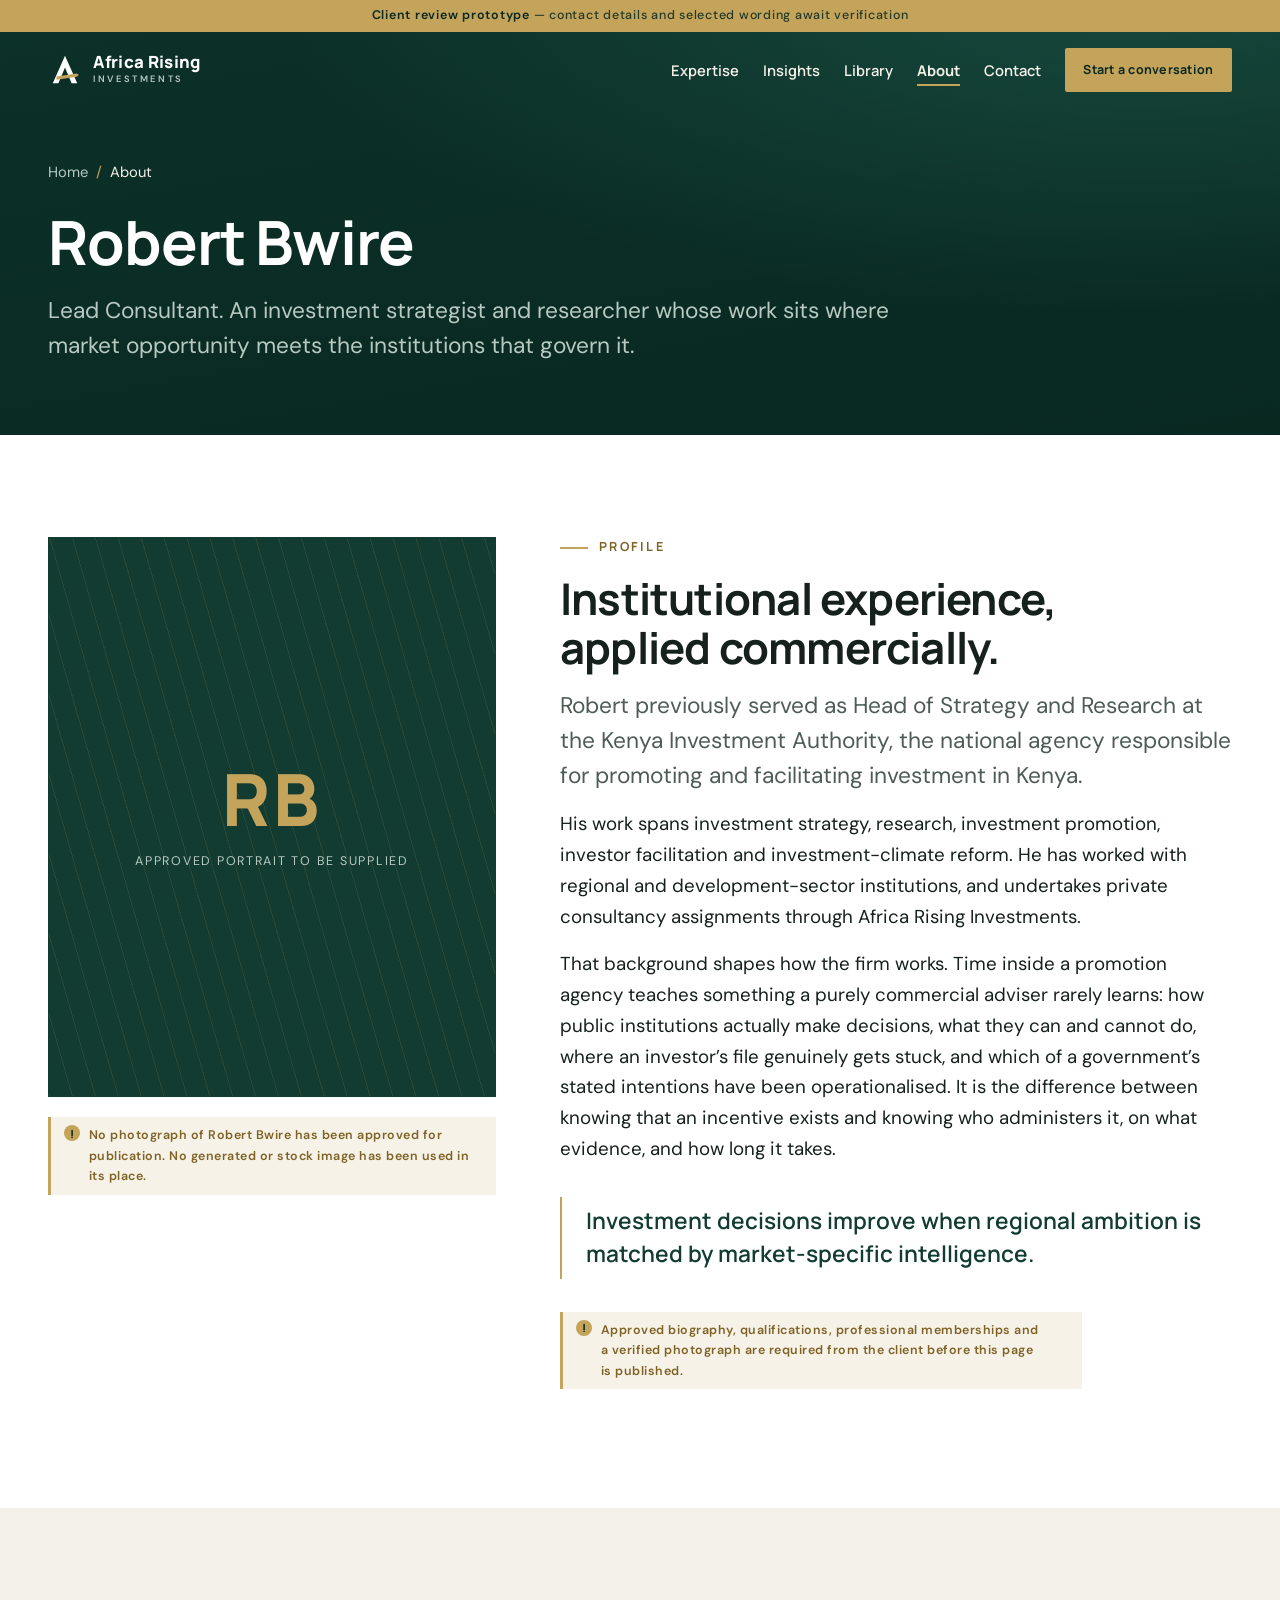
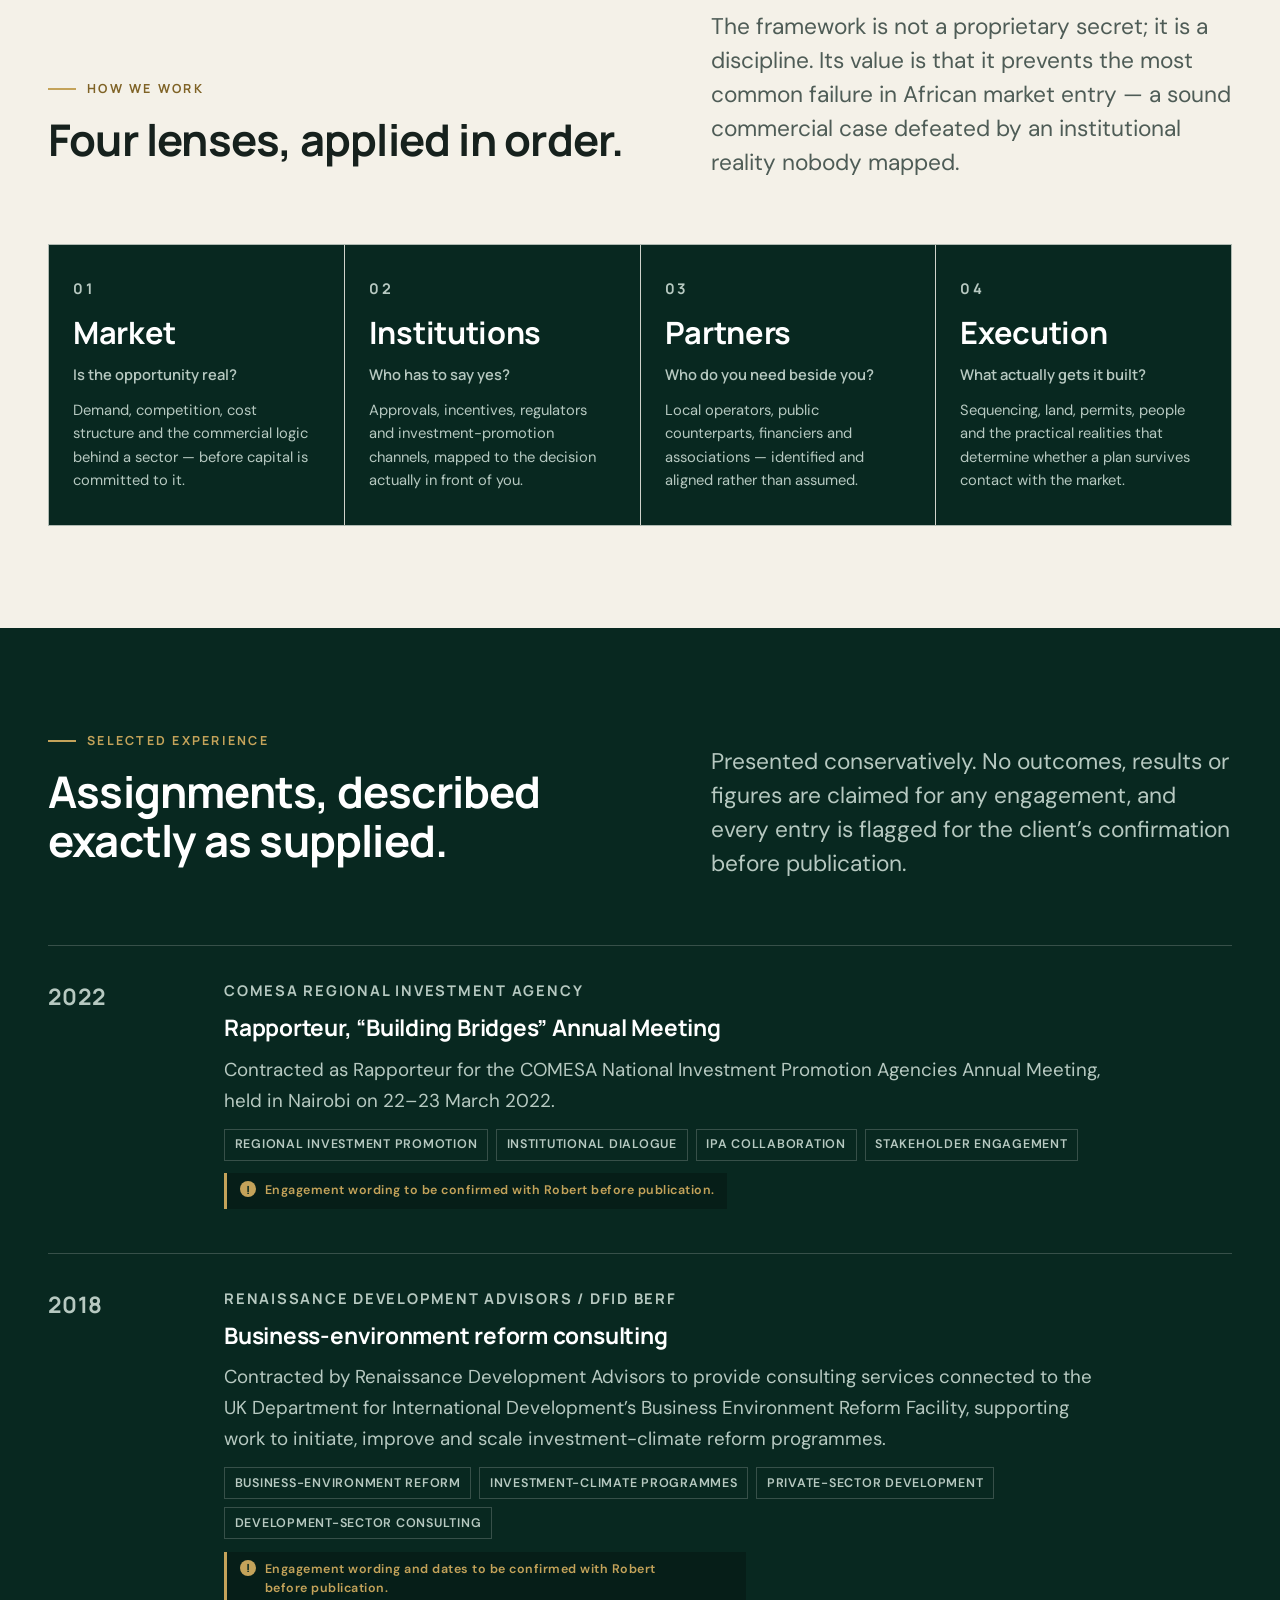
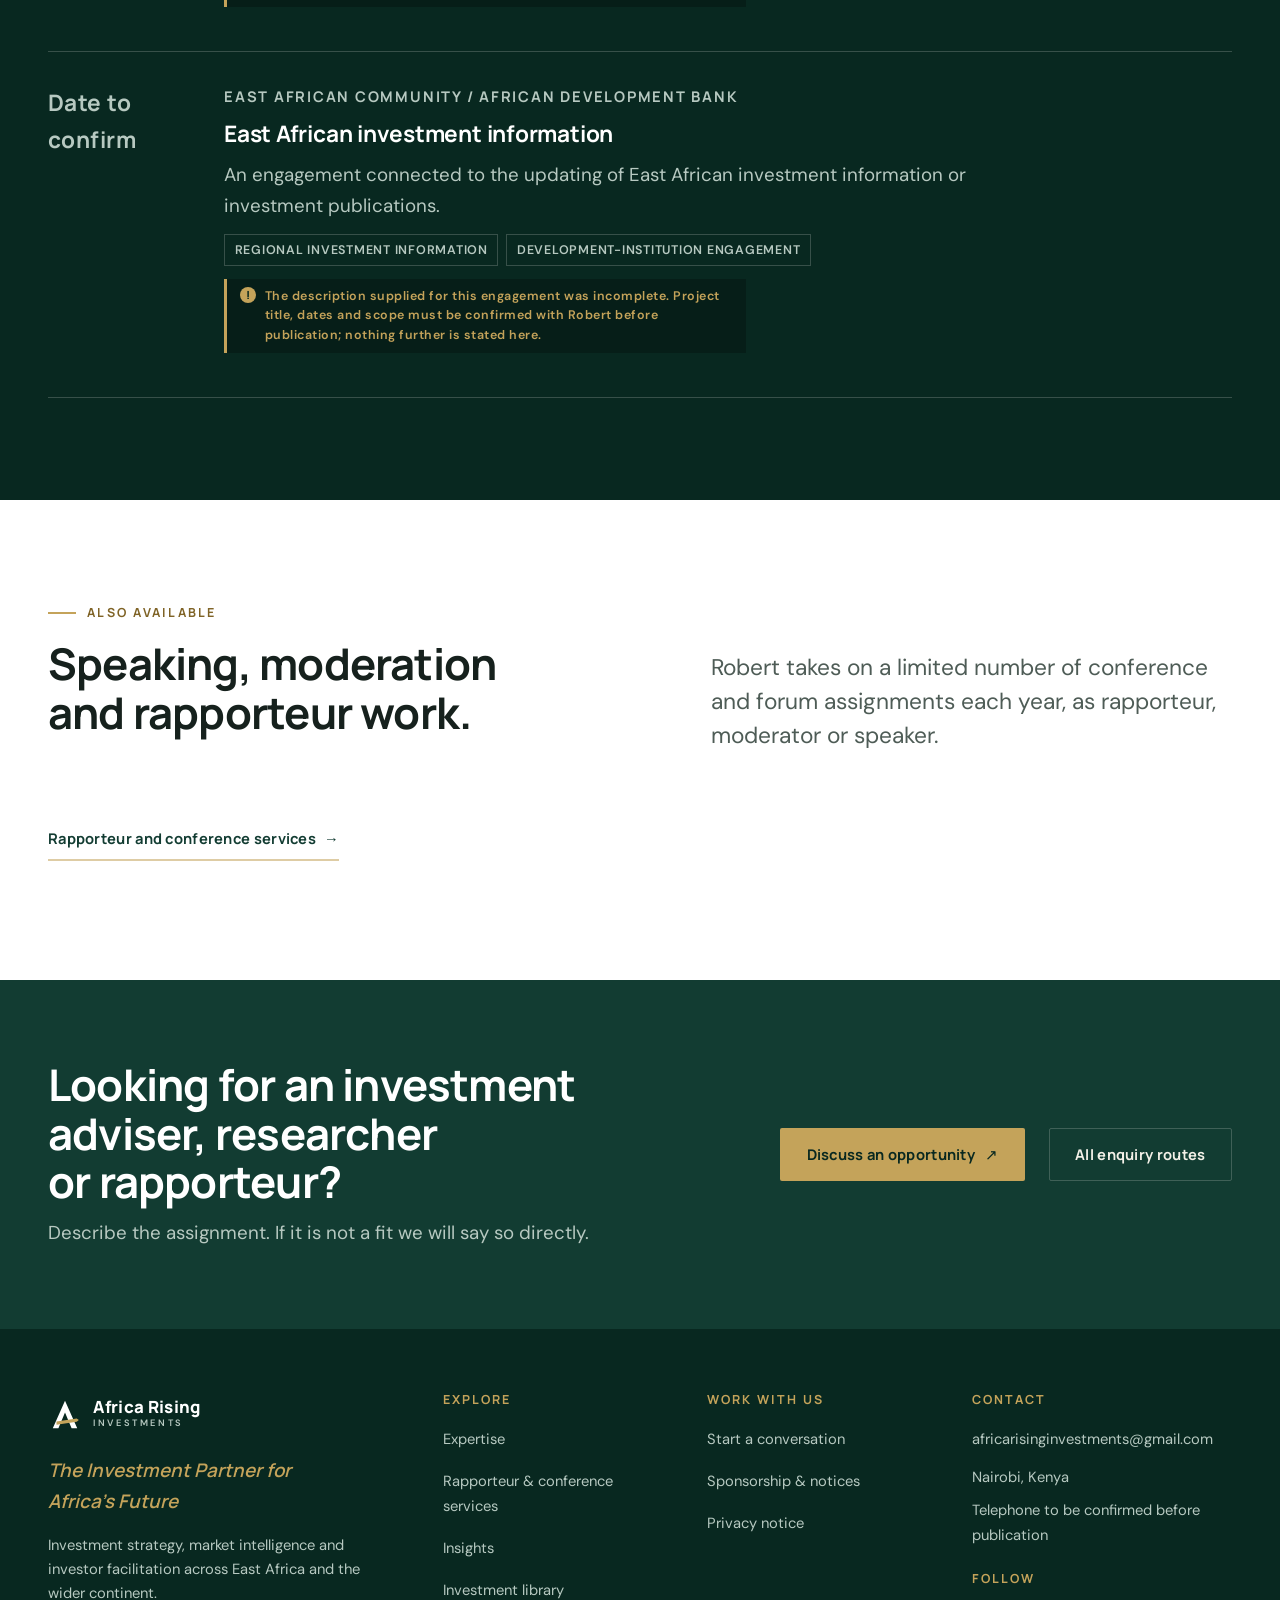
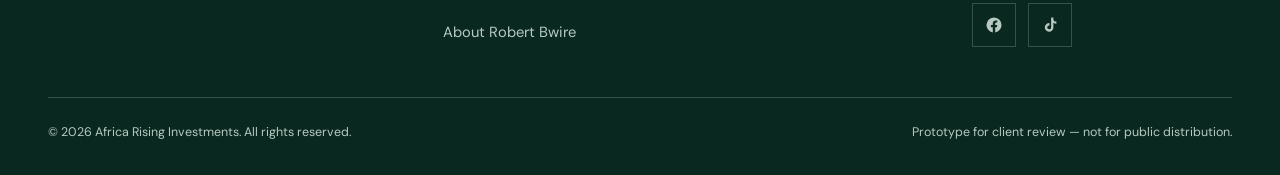
==== about/index.html @ b90dd74b "Deploy multi-page Africa Rising site" ====
<!doctype html>
<html lang="en">
<head>
<meta charset="utf-8">
<meta name="viewport" content="width=device-width, initial-scale=1">
<title>Robert Bwire, Lead Consultant | Africa Rising Investments</title>
<meta name="description" content="Robert Bwire is an investment strategist and researcher and Lead Consultant at Africa Rising Investments. Former Head of Strategy and Research, Kenya Investment Authority.">
<meta name="robots" content="noindex, nofollow"><!-- PROTOTYPE: remove this line at launch -->
<meta name="theme-color" content="#082820">
<link rel="canonical" href="https://africarisingwebsite.github.io/Africarisingdesign/about/">
<meta property="og:site_name" content="Africa Rising Investments">
<meta property="og:type" content="profile">
<meta property="og:title" content="Robert Bwire, Lead Consultant | Africa Rising Investments">
<meta property="og:description" content="Robert Bwire is an investment strategist and researcher and Lead Consultant at Africa Rising Investments. Former Head of Strategy and Research, Kenya Investment Authority.">
<meta property="og:url" content="https://africarisingwebsite.github.io/Africarisingdesign/about/">
<meta property="og:image" content="https://africarisingwebsite.github.io/Africarisingdesign/assets/img/og-share.png">
<meta property="og:image:width" content="1200">
<meta property="og:image:height" content="630">
<meta name="twitter:card" content="summary_large_image">
<link rel="icon" href="../assets/logo/favicon.svg" type="image/svg+xml">
<link rel="apple-touch-icon" href="../assets/img/apple-touch-icon.png">
<link rel="manifest" href="../site.webmanifest">
<link rel="preload" as="font" type="font/woff2" href="../assets/fonts/manrope-latin-800-normal.woff2" crossorigin>
<link rel="preload" as="font" type="font/woff2" href="../assets/fonts/dm-sans-latin-400-normal.woff2" crossorigin>
<link rel="stylesheet" href="../assets/css/fonts.css">
<link rel="stylesheet" href="../assets/css/styles.css">
<script>document.documentElement.classList.add('js');</script>
<noscript><style>
/* Without JS the toggle cannot open the panel, so the nav becomes a plain list. */
@media (max-width:60em){
 .menu-toggle{display:none!important}
 .site-nav{position:static;width:auto;transform:none;visibility:visible;flex-direction:row;
  flex-wrap:wrap;justify-content:flex-start;gap:.5rem 1.25rem;padding:0 0 .75rem;background:none;overflow:visible}
 .site-nav__link{font-size:var(--step--1);padding-block:.5rem;border-bottom:0}
 .site-nav .btn{margin-top:0}
 .header-inner{flex-wrap:wrap}
}
.nav-scrim{display:none}
</style></noscript>
<script type="application/ld+json">{
  "@context": "https://schema.org",
  "@type": "Organization",
  "@id": "https://africarisingwebsite.github.io/Africarisingdesign/#organization",
  "name": "Africa Rising Investments",
  "alternateName": "Africa Rising",
  "slogan": "The Investment Partner for Africa's Future",
  "description": "Africa-focused investment advisory: strategy, market intelligence, market entry, investor facilitation and investment-climate reform across East Africa.",
  "url": "https://africarisingwebsite.github.io/Africarisingdesign/",
  "logo": "https://africarisingwebsite.github.io/Africarisingdesign/assets/logo/logo-horizontal.svg",
  "email": "africarisinginvestments@gmail.com",
  "areaServed": ["Kenya", "East African Community", "Africa"],
  "knowsAbout": ["Investment promotion", "Investment climate reform", "Market entry", "Regional integration", "Investor facilitation"],
  "sameAs": ["https://web.facebook.com/AfricaRisingInvestments", "https://www.tiktok.com/@africarisinginvesstments"]
}</script>
<script type="application/ld+json">{"@context":"https://schema.org","@type":"BreadcrumbList","itemListElement":[{"@type":"ListItem","position":1,"name":"Home","item":"https://africarisingwebsite.github.io/Africarisingdesign/"},{"@type":"ListItem","position":2,"name":"About","item":"https://africarisingwebsite.github.io/Africarisingdesign/"}]}</script>
<script type="application/ld+json">{
  "@context": "https://schema.org",
  "@type": "Person",
  "name": "Robert Bwire",
  "jobTitle": "Lead Consultant",
  "worksFor": {"@id": "https://africarisingwebsite.github.io/Africarisingdesign/#organization"},
  "description": "Investment strategist, researcher and consultant. Former Head of Strategy and Research at the Kenya Investment Authority.",
  "knowsAbout": ["Investment strategy", "Investment promotion", "Investment climate reform", "Investor facilitation", "Regional integration"]
}</script>
</head>
<body>
<a class="skip-link" href="#main">Skip to main content</a>
<header class="site-header" data-header>
  <!-- PROTOTYPE ONLY: delete this aside at launch. -->
  <aside class="review-bar" aria-label="Prototype status"><span>Client review prototype</span><span>contact details and selected wording await verification</span></aside>
  <div class="header-bar">
  <div class="container header-inner">
    <a class="brand" href="../" aria-label="Africa Rising Investments — home">
      <svg class="brand__mark" viewBox="0 0 64 64" aria-hidden="true" focusable="false"><path class="mark-a" d="M32 5 55 57H44.4L32 27.5 19.6 57H9Z"/><path class="mark-bar" fill="#C4A35A" d="M16 44 54 38.5 58 41.6 54 44.7 16 50.5Z"/></svg>
      <span class="brand__text"><span class="brand__word">Africa Rising</span><span class="brand__sub">Investments</span></span>
    </a>
    <button class="menu-toggle" type="button" aria-expanded="false" aria-controls="site-nav" data-menu-toggle>
      <span class="menu-toggle__bars" aria-hidden="true"><i></i><i></i><i></i></span>
      <span class="sr-only">Menu</span>
    </button>
    <nav class="site-nav" id="site-nav" aria-label="Primary" data-menu>
      <a class="site-nav__link" href="../expertise/">Expertise</a>
      <a class="site-nav__link" href="../insights/">Insights</a>
      <a class="site-nav__link" href="../library/">Library</a>
      <a class="site-nav__link" href="../about/" aria-current="page">About</a>
      <a class="site-nav__link" href="../contact/">Contact</a>
      <a class="btn btn--gold btn--sm" href="../contact/">Start a conversation</a>
    </nav>
  </div>
  </div>
</header>
<div class="nav-scrim" data-scrim aria-hidden="true"></div>
<main id="main">
<section class="page-hero">
  <div class="container">
    <nav class="breadcrumb" aria-label="Breadcrumb"><ol><li><a href="../">Home</a></li><li><span aria-current="page">About</span></li></ol></nav>
    <h1>Robert Bwire</h1>
    <p class="page-hero__lede">Lead Consultant. An investment strategist and researcher whose work sits where market opportunity meets the institutions that govern it.</p>
  </div>
</section>

<section class="section section--white">
  <div class="container">
    <div class="leadership">
      <div>
        <div class="portrait" role="img" aria-label="Placeholder for an approved professional photograph of Robert Bwire">
          <span class="portrait__monogram" aria-hidden="true">RB</span>
          <p>Approved portrait to be supplied</p>
        </div>
        <p class="flag" style="margin-top:1.25rem">No photograph of Robert Bwire has been approved for publication. No generated or stock image has been used in its place.</p>
      </div>
      <div>
        <p class="eyebrow">Profile</p>
        <h2>Institutional experience, applied commercially.</h2>
        <p class="lede">Robert previously served as Head of Strategy and Research at the Kenya Investment Authority, the national agency responsible for promoting and facilitating investment in Kenya.</p>
        <p>His work spans investment strategy, research, investment promotion, investor facilitation and investment-climate reform. He has worked with regional and development-sector institutions, and undertakes private consultancy assignments through Africa Rising Investments.</p>
        <p>That background shapes how the firm works. Time inside a promotion agency teaches something a purely commercial adviser rarely learns: how public institutions actually make decisions, what they can and cannot do, where an investor&rsquo;s file genuinely gets stuck, and which of a government&rsquo;s stated intentions have been operationalised. It is the difference between knowing that an incentive exists and knowing who administers it, on what evidence, and how long it takes.</p>
        <blockquote class="pullquote">Investment decisions improve when regional ambition is matched by market-specific intelligence.</blockquote>
        <p class="flag">Approved biography, qualifications, professional memberships and a verified photograph are required from the client before this page is published.</p>
      </div>
    </div>
  </div>
</section>

<section class="section section--ivory">
  <div class="container">
    <div class="section-head">
      <div><p class="eyebrow">How we work</p><h2>Four lenses, applied in order.</h2></div>
      <p class="section-head__lede">The framework is not a proprietary secret; it is a discipline. Its value is that it prevents the most common failure in African market entry &mdash; a sound commercial case defeated by an institutional reality nobody mapped.</p>
    </div>
    <div class="lenses" style="background:var(--rule);border-color:var(--rule)">
      <article class="lens"><p class="lens__num">01</p><h3>Market</h3><p class="lens__q">Is the opportunity real?</p><p>Demand, competition, cost structure and the commercial logic behind a sector — before capital is committed to it.</p></article><article class="lens"><p class="lens__num">02</p><h3>Institutions</h3><p class="lens__q">Who has to say yes?</p><p>Approvals, incentives, regulators and investment-promotion channels, mapped to the decision actually in front of you.</p></article><article class="lens"><p class="lens__num">03</p><h3>Partners</h3><p class="lens__q">Who do you need beside you?</p><p>Local operators, public counterparts, financiers and associations — identified and aligned rather than assumed.</p></article><article class="lens"><p class="lens__num">04</p><h3>Execution</h3><p class="lens__q">What actually gets it built?</p><p>Sequencing, land, permits, people and the practical realities that determine whether a plan survives contact with the market.</p></article>
    </div>
  </div>
</section>
<section class="section section--dark">
  <div class="container">
    <div class="section-head section-head--light">
      <div><p class="eyebrow">Selected experience</p><h2>Assignments, described exactly as supplied.</h2></div>
      <p class="section-head__lede">Presented conservatively. No outcomes, results or figures are claimed for any engagement, and every entry is flagged for the client&rsquo;s confirmation before publication.</p>
    </div>
    <div class="timeline"><article class="timeline__item">
        <p class="timeline__year">2022</p>
        <div>
          <p class="timeline__org">COMESA Regional Investment Agency</p>
          <h3>Rapporteur, &ldquo;Building Bridges&rdquo; Annual Meeting</h3>
          <p>Contracted as Rapporteur for the COMESA National Investment Promotion Agencies Annual Meeting, held in Nairobi on 22&ndash;23 March 2022.</p>
          <ul class="timeline__tags"><li>Regional investment promotion</li><li>Institutional dialogue</li><li>IPA collaboration</li><li>Stakeholder engagement</li></ul>
          <p class="flag">Engagement wording to be confirmed with Robert before publication.</p>
        </div>
      </article><article class="timeline__item">
        <p class="timeline__year">2018</p>
        <div>
          <p class="timeline__org">Renaissance Development Advisors / DFID BERF</p>
          <h3>Business-environment reform consulting</h3>
          <p>Contracted by Renaissance Development Advisors to provide consulting services connected to the UK Department for International Development&rsquo;s Business Environment Reform Facility, supporting work to initiate, improve and scale investment-climate reform programmes.</p>
          <ul class="timeline__tags"><li>Business-environment reform</li><li>Investment-climate programmes</li><li>Private-sector development</li><li>Development-sector consulting</li></ul>
          <p class="flag">Engagement wording and dates to be confirmed with Robert before publication.</p>
        </div>
      </article><article class="timeline__item">
        <p class="timeline__year">Date to confirm</p>
        <div>
          <p class="timeline__org">East African Community / African Development Bank</p>
          <h3>East African investment information</h3>
          <p>An engagement connected to the updating of East African investment information or investment publications.</p>
          <ul class="timeline__tags"><li>Regional investment information</li><li>Development-institution engagement</li></ul>
          <p class="flag">The description supplied for this engagement was incomplete. Project title, dates and scope must be confirmed with Robert before publication; nothing further is stated here.</p>
        </div>
      </article></div>
  </div>
</section>

<section class="section section--white">
  <div class="container">
    <div class="section-head">
      <div><p class="eyebrow">Also available</p><h2>Speaking, moderation and rapporteur work.</h2></div>
      <p class="section-head__lede">Robert takes on a limited number of conference and forum assignments each year, as rapporteur, moderator or speaker.</p>
    </div>
    <p><a class="tlink" href="../expertise/rapporteur/">Rapporteur and conference services <span aria-hidden="true">&rarr;</span></a></p>
  </div>
</section>
<section class="cta-band">
  <div class="container cta-band__inner">
    <div>
      <h2>Looking for an investment adviser, researcher or rapporteur?</h2>
      <p>Describe the assignment. If it is not a fit we will say so directly.</p>
    </div>
    <div class="actions">
      <a class="btn btn--gold" href="mailto:africarisinginvestments@gmail.com?subject=Investment%20enquiry">Discuss an opportunity <span class="btn__arrow" aria-hidden="true">&#8599;</span></a>
      <a class="btn btn--ghost-light" href="../contact/">All enquiry routes</a>
    </div>
  </div>
</section>
</main>
<footer class="site-footer">
  <div class="container">
    <div class="footer-grid">
      <div>
        <a class="brand" href="../" aria-label="Africa Rising Investments — home">
          <svg class="brand__mark" viewBox="0 0 64 64" aria-hidden="true" focusable="false"><path class="mark-a" d="M32 5 55 57H44.4L32 27.5 19.6 57H9Z"/><path class="mark-bar" fill="#C4A35A" d="M16 44 54 38.5 58 41.6 54 44.7 16 50.5Z"/></svg>
          <span class="brand__text"><span class="brand__word">Africa Rising</span><span class="brand__sub">Investments</span></span>
        </a>
        <p class="footer-slogan">The Investment Partner for Africa&rsquo;s Future</p>
        <p class="small">Investment strategy, market intelligence and investor facilitation across East Africa and the wider continent.</p>
      </div>
      <nav aria-labelledby="f-explore">
        <h2 id="f-explore">Explore</h2>
        <ul>
          <li><a href="../expertise/">Expertise</a></li>
          <li><a href="../expertise/rapporteur/">Rapporteur &amp; conference services</a></li>
          <li><a href="../insights/">Insights</a></li>
          <li><a href="../library/">Investment library</a></li>
          <li><a href="../about/">About Robert Bwire</a></li>
        </ul>
      </nav>
      <nav aria-labelledby="f-work">
        <h2 id="f-work">Work with us</h2>
        <ul>
          <li><a href="../contact/">Start a conversation</a></li>
          <li><a href="../partner/">Sponsorship &amp; notices</a></li>
          <li><a href="../privacy/">Privacy notice</a></li>
        </ul>
      </nav>
      <div>
        <h2 id="f-contact">Contact</h2>
        <ul>
          <li><a href="mailto:africarisinginvestments@gmail.com">africarisinginvestments@gmail.com</a></li>
          <li><span class="small">Nairobi, Kenya</span></li>
          <li><span class="small">Telephone to be confirmed before publication</span></li>
        </ul>
        <h3 style="margin-top:1.5rem">Follow</h3>
        <ul class="social">
  <li><a href="https://web.facebook.com/AfricaRisingInvestments" rel="noopener"><span class="sr-only">Africa Rising Investments on Facebook</span>
    <svg viewBox="0 0 24 24" aria-hidden="true"><path d="M22 12a10 10 0 1 0-11.6 9.9v-7h-2.5V12h2.5V9.8c0-2.5 1.5-3.9 3.8-3.9 1.1 0 2.2.2 2.2.2v2.4h-1.2c-1.2 0-1.6.8-1.6 1.6V12h2.7l-.4 2.9h-2.3v7A10 10 0 0 0 22 12"/></svg></a></li>
  <li><a href="https://www.tiktok.com/@africarisinginvesstments" rel="noopener"><span class="sr-only">Africa Rising Investments on TikTok</span>
    <svg viewBox="0 0 24 24" aria-hidden="true"><path d="M16.5 2h-3v13.2a2.6 2.6 0 1 1-2.2-2.6V9.5a5.7 5.7 0 1 0 5.2 5.7V9.1a6.8 6.8 0 0 0 4 1.3V7.3a3.9 3.9 0 0 1-4-4z"/></svg></a></li>
</ul>
      </div>
    </div>
    <div class="footer-bottom">
      <p style="margin:0">&copy; <span data-year>2026</span> Africa Rising Investments. All rights reserved.</p>
      <p style="margin:0">Prototype for client review &mdash; not for public distribution.</p>
    </div>
  </div>
</footer>
<script src="../assets/js/site.js" defer></script>
</body>
</html>
---- assets/css/fonts.css ----
/* Self-hosted webfonts (SIL Open Font License).
   Self-hosting removes a third-party request, survives networks that block
   Google Fonts, and keeps no personal data leaving the visitor's browser. */
@font-face{font-family:"Manrope";src:url("../fonts/manrope-latin-600-normal.woff2") format("woff2");font-weight:600;font-style:normal;font-display:swap;}
@font-face{font-family:"Manrope";src:url("../fonts/manrope-latin-700-normal.woff2") format("woff2");font-weight:700;font-style:normal;font-display:swap;}
@font-face{font-family:"Manrope";src:url("../fonts/manrope-latin-800-normal.woff2") format("woff2");font-weight:800;font-style:normal;font-display:swap;}
@font-face{font-family:"DM Sans";src:url("../fonts/dm-sans-latin-400-normal.woff2") format("woff2");font-weight:400;font-style:normal;font-display:swap;}
@font-face{font-family:"DM Sans";src:url("../fonts/dm-sans-latin-500-normal.woff2") format("woff2");font-weight:500;font-style:normal;font-display:swap;}
@font-face{font-family:"DM Sans";src:url("../fonts/dm-sans-latin-600-normal.woff2") format("woff2");font-weight:600;font-style:normal;font-display:swap;}
---- assets/css/styles.css ----
/* ==========================================================================
   Africa Rising Investments — design system
   Contrast-verified tokens. Gold is an accent, never body text on light.
   ========================================================================== */

/* ---------- 1. Tokens ---------- */
:root {
  /* Brand */
  --forest:        #123C32;
  --forest-deep:   #082820;
  --forest-mid:    #1A4E42;
  --ivory:         #F4F1E8;
  --ivory-warm:    #FAF8F2;
  --gold:          #C4A35A;   /* decorative only on light grounds */
  --gold-ink:      #7F6326;   /* 5.0:1 on ivory — safe for small text */
  --charcoal:      #16211D;
  --slate:         #4E5C56;   /* 6.2:1 on ivory */
  --sage:          #B7C9C1;   /* 7.1:1 on forest */
  --white:         #FFFFFF;

  /* Lines */
  --rule:          color-mix(in srgb, var(--forest) 16%, transparent);
  --rule-strong:   color-mix(in srgb, var(--forest) 28%, transparent);
  --rule-light:    color-mix(in srgb, var(--ivory) 20%, transparent);
  --rule-gold:     color-mix(in srgb, var(--gold) 55%, transparent);

  /* Type */
  --font-display: "Manrope", "Segoe UI", -apple-system, BlinkMacSystemFont, "Helvetica Neue", Arial, sans-serif;
  --font-body:    "DM Sans", "Segoe UI", -apple-system, BlinkMacSystemFont, "Helvetica Neue", Arial, sans-serif;

  --step--2: clamp(0.72rem, 0.70rem + 0.10vw, 0.78rem);
  --step--1: clamp(0.84rem, 0.81rem + 0.14vw, 0.92rem);
  --step-0:  clamp(1.0625rem, 1.035rem + 0.17vw, 1.1875rem);
  --step-1:  clamp(1.20rem, 1.13rem + 0.36vw, 1.44rem);
  --step-2:  clamp(1.45rem, 1.28rem + 0.80vw, 2.00rem);
  --step-3:  clamp(1.80rem, 1.45rem + 1.60vw, 2.80rem);
  --step-4:  clamp(2.25rem, 1.65rem + 2.70vw, 3.90rem);
  --step-5:  clamp(2.60rem, 1.75rem + 3.90vw, 4.90rem);

  /* Space — 4px base */
  --s-1: 0.25rem;  --s-2: 0.5rem;   --s-3: 0.75rem;  --s-4: 1rem;
  --s-5: 1.5rem;   --s-6: 2rem;     --s-7: 3rem;     --s-8: 4rem;
  --s-9: 5.5rem;   --s-10: 7.5rem;

  --container: 74rem;
  --measure: 68ch;
  --radius: 2px;

  --ease: cubic-bezier(0.22, 0.61, 0.36, 1);
  --dur: 260ms;

  --z-header: 100;
  --z-nav: 90;
  --z-skip: 200;

  color-scheme: light;
}

/* ---------- 2. Reset ---------- */
*, *::before, *::after { box-sizing: border-box; }
html { -webkit-text-size-adjust: 100%; scroll-behavior: smooth; }
@media (prefers-reduced-motion: reduce) { html { scroll-behavior: auto; } }

body {
  margin: 0;
  background: var(--ivory-warm);
  color: var(--charcoal);
  font-family: var(--font-body);
  font-size: var(--step-0);
  line-height: 1.65;
  font-synthesis-weight: none;
  -webkit-font-smoothing: antialiased;
  overflow-x: hidden;
}
body.is-locked { overflow: hidden; }

img, svg, video { max-width: 100%; height: auto; display: block; }
h1, h2, h3, h4 { font-family: var(--font-display); font-weight: 700; line-height: 1.12;
  letter-spacing: -0.018em; margin: 0 0 var(--s-4); text-wrap: balance; }
h1 { font-size: var(--step-4); }
h2 { font-size: var(--step-3); }
h3 { font-size: var(--step-1); line-height: 1.25; letter-spacing: -0.01em; }
h4 { font-size: var(--step-0); letter-spacing: 0; }
p  { margin: 0 0 var(--s-4); max-width: var(--measure); text-wrap: pretty; }
ul, ol { max-width: var(--measure); }
a { color: inherit; }
strong { font-weight: 600; }
:focus-visible {
  outline: 3px solid var(--gold);
  outline-offset: 3px;
  border-radius: 1px;
}
::selection { background: var(--gold); color: var(--forest-deep); }

/* ---------- 3. Utilities ---------- */
.container { width: min(100% - 2.5rem, var(--container)); margin-inline: auto; }
@media (min-width: 48em) { .container { width: min(100% - 5rem, var(--container)); } }
.sr-only {
  position: absolute; width: 1px; height: 1px; padding: 0; margin: -1px;
  overflow: hidden; clip: rect(0 0 0 0); white-space: nowrap; border: 0;
}
.skip-link {
  position: absolute; left: var(--s-4); top: var(--s-4); z-index: var(--z-skip);
  background: var(--forest-deep); color: var(--ivory); padding: 0.75rem 1.25rem;
  font-weight: 600; text-decoration: none; transform: translateY(-200%);
}
.skip-link:focus { transform: translateY(0); }

.section { padding-block: clamp(3.5rem, 8vw, 7.5rem); }
.section--tight { padding-block: clamp(2.5rem, 5vw, 4.5rem); }
.section--ivory { background: var(--ivory); }
.section--white { background: var(--white); }
.section--dark { background: var(--forest-deep); color: var(--ivory); }
.section--dark h1, .section--dark h2, .section--dark h3 { color: var(--white); }
.section--forest { background: var(--forest); color: var(--ivory); }
.section--forest h2, .section--forest h3 { color: var(--white); }

/* Signature device: eyebrow + index numeral + hairline */
.eyebrow {
  display: flex; align-items: center; gap: 0.7rem;
  font-family: var(--font-display); font-size: var(--step--2); font-weight: 700;
  letter-spacing: 0.18em; text-transform: uppercase; color: var(--gold-ink);
  margin: 0 0 var(--s-4); max-width: none;
}
.eyebrow::before {
  content: ""; width: 1.75rem; height: 2px; background: var(--gold); flex: none;
}
.section--dark .eyebrow, .section--forest .eyebrow, .eyebrow--light { color: var(--gold); }

.section-head { display: grid; gap: var(--s-5); margin-bottom: var(--s-8); }
@media (min-width: 60em) {
  .section-head { grid-template-columns: minmax(0, 1.15fr) minmax(0, 1fr); gap: var(--s-8); align-items: end; }
}
.section-head__lede { font-size: var(--step-1); line-height: 1.5; color: var(--slate); margin: 0; }
.section--dark .section-head__lede, .section--forest .section-head__lede { color: var(--sage); }

.lede { font-size: var(--step-1); line-height: 1.55; color: var(--slate); }
.section--dark .lede, .section--forest .lede { color: var(--sage); }
.muted { color: var(--slate); }
.section--dark .muted, .section--forest .muted { color: var(--sage); }
.small { font-size: var(--step--1); }

.rule { border: 0; border-top: 1px solid var(--rule); margin: var(--s-7) 0; }
.section--dark .rule, .section--forest .rule { border-top-color: var(--rule-light); }

/* ---------- 4. Buttons & links ---------- */
.btn {
  display: inline-flex; align-items: center; justify-content: center; gap: 0.6rem;
  min-height: 48px; padding: 0.85rem 1.6rem;
  font-family: var(--font-display); font-size: var(--step--1); font-weight: 700;
  letter-spacing: 0.02em; text-decoration: none; cursor: pointer;
  border: 1px solid transparent; border-radius: var(--radius);
  transition: background var(--dur) var(--ease), color var(--dur) var(--ease),
              border-color var(--dur) var(--ease), transform var(--dur) var(--ease);
}
.btn__arrow { transition: transform var(--dur) var(--ease); }
.btn:hover .btn__arrow { transform: translate(3px, -3px); }
.btn--primary { background: var(--forest); color: var(--white); }
.btn--primary:hover { background: var(--forest-mid); }
.btn--gold { background: var(--gold); color: var(--forest-deep); }
.btn--gold:hover { background: #D2B673; }
.btn--ghost { border-color: var(--rule-strong); color: var(--forest); background: transparent; }
.btn--ghost:hover { background: var(--forest); color: var(--white); border-color: var(--forest); }
.btn--ghost-light { border-color: var(--rule-light); color: var(--ivory); background: transparent; }
.btn--ghost-light:hover { background: var(--ivory); color: var(--forest-deep); }
.btn--sm { min-height: 44px; padding: 0.6rem 1.1rem; font-size: var(--step--2); }

.tlink {
  display: inline-flex; align-items: center; gap: 0.5rem;
  font-family: var(--font-display); font-weight: 700; font-size: var(--step--1);
  letter-spacing: 0.02em; text-decoration: none; color: var(--forest);
  padding-block: 0.35rem; min-height: 44px; align-content: center;
  border-bottom: 2px solid var(--rule-gold);
  transition: border-color var(--dur) var(--ease), color var(--dur) var(--ease);
}
.tlink:hover { border-bottom-color: var(--gold); color: var(--forest-mid); }
.tlink span { transition: transform var(--dur) var(--ease); }
.tlink:hover span { transform: translateX(4px); }
.tlink--light { color: var(--ivory); }
.tlink--light:hover { color: var(--white); }

.actions { display: flex; flex-wrap: wrap; gap: var(--s-4) var(--s-5); align-items: center; }

/* ---------- 5. Header ---------- */
.site-header { position: fixed; inset: 0 0 auto; z-index: var(--z-header); }
.header-bar {
  border-bottom: 1px solid transparent;
  transition: background var(--dur) var(--ease), border-color var(--dur) var(--ease);
}
.site-header[data-scrolled="true"] .header-bar,
.site-header[data-solid="true"] .header-bar {
  background: var(--ivory-warm); border-bottom-color: var(--rule);
}
.site-header[data-scrolled="true"] .brand__word,
.site-header[data-solid="true"] .brand__word { color: var(--forest); }
.site-header[data-scrolled="true"] .brand__sub,
.site-header[data-solid="true"] .brand__sub { color: var(--slate); }
.site-header[data-scrolled="true"] .site-nav__link,
.site-header[data-solid="true"] .site-nav__link { color: var(--charcoal); }
.site-header[data-scrolled="true"] .menu-toggle,
.site-header[data-solid="true"] .menu-toggle { color: var(--forest); border-color: var(--rule-strong); }
.site-header[data-scrolled="true"] .brand__mark .mark-a,
.site-header[data-solid="true"] .brand__mark .mark-a { fill: var(--forest); }

.header-inner {
  display: flex; align-items: center; justify-content: space-between;
  gap: var(--s-5); padding-block: var(--s-4);
  transition: padding var(--dur) var(--ease);
}
.site-header[data-scrolled="true"] .header-inner { padding-block: 0.65rem; }

.brand { display: inline-flex; align-items: center; gap: 0.7rem; text-decoration: none; min-height: 44px; }
.brand__mark { width: 34px; height: 34px; flex: none; }
.brand__mark .mark-a { fill: var(--white); transition: fill var(--dur) var(--ease); }
.brand__mark .mark-bar { fill: var(--gold); }
.brand__text { display: grid; gap: 1px; }
.brand__word {
  font-family: var(--font-display); font-weight: 800; font-size: 1.05rem;
  letter-spacing: 0.02em; line-height: 1.05; color: var(--white);
  transition: color var(--dur) var(--ease);
}
.brand__sub {
  font-family: var(--font-body); font-weight: 600; font-size: 0.58rem;
  letter-spacing: 0.28em; text-transform: uppercase; color: var(--sage);
  transition: color var(--dur) var(--ease);
}

.site-nav { display: flex; align-items: center; gap: var(--s-5); }
.site-nav__link {
  font-family: var(--font-display); font-weight: 600; font-size: var(--step--1);
  text-decoration: none; color: var(--ivory); position: relative;
  padding: 0.6rem 0; min-height: 44px; display: inline-flex; align-items: center;
  transition: color var(--dur) var(--ease);
}
.site-nav__link::after {
  content: ""; position: absolute; left: 0; right: 100%; bottom: 0.35rem; height: 2px;
  background: var(--gold); transition: right var(--dur) var(--ease);
}
.site-nav__link:hover::after, .site-nav__link[aria-current="page"]::after { right: 0; }
.site-nav__link[aria-current="page"] { font-weight: 700; }

.menu-toggle {
  display: none; align-items: center; gap: 0.5rem; min-height: 44px; min-width: 44px;
  position: relative; z-index: 95;
  padding: 0.5rem 0.85rem; background: transparent; cursor: pointer;
  border: 1px solid var(--rule-light); border-radius: var(--radius);
  color: var(--ivory); font-family: var(--font-display); font-weight: 700;
  font-size: var(--step--2); letter-spacing: 0.12em; text-transform: uppercase;
}
.menu-toggle__bars { display: grid; gap: 4px; width: 18px; }
.menu-toggle__bars i { display: block; height: 2px; background: currentColor;
  transition: transform var(--dur) var(--ease), opacity var(--dur) var(--ease); }
.menu-toggle[aria-expanded="true"] .menu-toggle__bars i:nth-child(1) { transform: translateY(6px) rotate(45deg); }
.menu-toggle[aria-expanded="true"] .menu-toggle__bars i:nth-child(2) { opacity: 0; }
.menu-toggle[aria-expanded="true"] .menu-toggle__bars i:nth-child(3) { transform: translateY(-6px) rotate(-45deg); }

@media (max-width: 60em) {
  .menu-toggle { display: inline-flex; }
  .site-nav {
    position: fixed; inset: 0 0 0 auto; width: min(22rem, 100%); z-index: var(--z-nav);
    flex-direction: column; align-items: stretch; justify-content: center;
    gap: var(--s-2); padding: var(--s-8) var(--s-6);
    background: var(--forest-deep); color: var(--ivory);
    transform: translateX(100%); visibility: hidden;
    transition: transform var(--dur) var(--ease), visibility var(--dur) var(--ease);
    overflow-y: auto;
  }
  .site-nav[data-open="true"] { transform: translateX(0); visibility: visible; }
  .site-header .menu-toggle[aria-expanded="true"],
  .site-header[data-scrolled="true"] .menu-toggle[aria-expanded="true"],
  .site-header[data-solid="true"] .menu-toggle[aria-expanded="true"] {
    color: var(--ivory); border-color: var(--rule-light); background: transparent;
  }
  .site-nav__link { color: var(--ivory); font-size: var(--step-1); padding-block: 0.8rem;
    border-bottom: 1px solid var(--rule-light); }
  .site-nav__link::after { display: none; }
  .site-nav__link[aria-current="page"] { color: var(--gold); }
  .site-nav .btn { margin-top: var(--s-4); }
  .nav-scrim { position: fixed; inset: 0; z-index: 80; background: rgba(8,40,32,.55);
    opacity: 0; visibility: hidden; transition: opacity var(--dur) var(--ease), visibility var(--dur) var(--ease); }
  .nav-scrim[data-open="true"] { opacity: 1; visibility: visible; }
}

/* ---------- 6. Hero ---------- */
.hero {
  position: relative; background: var(--forest-deep); color: var(--ivory);
  padding-block: clamp(8rem, 16vw, 12rem) clamp(3rem, 7vw, 5rem);
  overflow: hidden; isolation: isolate;
}
.hero::before {
  content: ""; position: absolute; inset: 0; z-index: -2;
  background:
    radial-gradient(120% 90% at 78% 8%, rgba(26,78,66,.85) 0%, rgba(8,40,32,0) 62%),
    linear-gradient(168deg, #0C3129 0%, #082820 58%, #061E18 100%);
}
.hero::after {
  content: ""; position: absolute; inset: 0; z-index: -1; pointer-events: none;
  background-image: repeating-linear-gradient(74deg,
    rgba(196,163,90,.10) 0 1px, rgba(196,163,90,0) 1px 34px);
  mask-image: radial-gradient(140% 100% at 88% 20%, #000 0%, transparent 72%);
  -webkit-mask-image: radial-gradient(140% 100% at 88% 20%, #000 0%, transparent 72%);
}
.hero__grid { display: grid; gap: var(--s-7); align-items: center; }
@media (min-width: 64em) {
  .hero__grid { grid-template-columns: minmax(0, 1.08fr) minmax(0, 0.92fr); gap: var(--s-8); }
}
.hero h1 { font-size: var(--step-5); color: var(--white); letter-spacing: -0.028em; }
.hero h1 em { font-style: normal; color: var(--gold); }
.hero__lede { font-size: var(--step-1); line-height: 1.55; color: var(--sage); max-width: 34ch; }
.hero__actions { margin-top: var(--s-6); }
.hero__figure { display: none; }
@media (min-width: 64em) { .hero__figure { display: block; } }

.hero__themes {
  margin-top: clamp(3rem, 7vw, 5.5rem); padding-top: var(--s-6);
  border-top: 1px solid var(--rule-light);
  display: grid; gap: var(--s-5);
}
@media (min-width: 44em) { .hero__themes { grid-template-columns: repeat(3, 1fr); gap: var(--s-6); } }
.hero__theme { display: grid; gap: 0.35rem; }
.hero__theme b { font-family: var(--font-display); font-size: var(--step-0); color: var(--white); font-weight: 700; }
.hero__theme i { font-style: normal; font-size: var(--step--1); color: var(--sage); }
.hero__theme u {
  text-decoration: none; font-family: var(--font-display); font-weight: 700;
  font-size: var(--step--2); letter-spacing: 0.14em; color: var(--gold);
}

/* Page hero (interior pages) */
.page-hero {
  background: var(--forest-deep); color: var(--ivory); position: relative; isolation: isolate;
  padding-block: clamp(7.5rem, 14vw, 10rem) clamp(2.75rem, 6vw, 4.5rem);
}
.page-hero::before {
  content: ""; position: absolute; inset: 0; z-index: -1;
  background:
    radial-gradient(110% 120% at 88% 0%, rgba(26,78,66,.8) 0%, rgba(8,40,32,0) 60%),
    linear-gradient(170deg, #0C3129 0%, #082820 100%);
}
.page-hero h1 { font-size: var(--step-4); color: var(--white); max-width: 20ch; }
.page-hero__lede { font-size: var(--step-1); line-height: 1.55; color: var(--sage); max-width: 56ch; margin: 0; }

.breadcrumb { font-size: var(--step--1); margin: 0 0 var(--s-5); max-width: none; }
.breadcrumb ol { list-style: none; display: flex; flex-wrap: wrap; gap: 0.5rem; margin: 0; padding: 0; }
.breadcrumb li + li::before { content: "/"; margin-right: 0.5rem; color: var(--gold); }
.breadcrumb a { color: var(--sage); text-decoration: none; border-bottom: 1px solid transparent; }
.breadcrumb a:hover { color: var(--white); border-bottom-color: var(--gold); }
.breadcrumb [aria-current="page"] { color: var(--ivory); }

/* ---------- 7. Cards & grids ---------- */
.grid { display: grid; gap: var(--s-5); }
.grid--2 { grid-template-columns: 1fr; }
.grid--3 { grid-template-columns: 1fr; }
.grid--4 { grid-template-columns: repeat(2, 1fr); }
@media (min-width: 46em) { .grid--2 { grid-template-columns: repeat(2, 1fr); } .grid--3 { grid-template-columns: repeat(2, 1fr); } }
@media (min-width: 64em) { .grid--3 { grid-template-columns: repeat(3, 1fr); } .grid--4 { grid-template-columns: repeat(4, 1fr); } }

.card {
  position: relative; background: var(--white); border: 1px solid var(--rule);
  padding: var(--s-6) var(--s-5) var(--s-6);
  display: flex; flex-direction: column; gap: var(--s-3);
  transition: transform var(--dur) var(--ease), border-color var(--dur) var(--ease),
              box-shadow var(--dur) var(--ease);
}
.card::before {
  content: ""; position: absolute; inset: -1px -1px auto; height: 2px;
  background: var(--gold); transform: scaleX(0); transform-origin: left;
  transition: transform var(--dur) var(--ease);
}
.card:hover, .card:focus-within {
  transform: translateY(-4px); border-color: var(--rule-strong);
  box-shadow: 0 14px 34px -22px rgba(8,40,32,.5);
}
.card:hover::before, .card:focus-within::before { transform: scaleX(1); }
.card h3 { margin: 0; }
.card p { margin: 0; font-size: var(--step--1); color: var(--slate); line-height: 1.6; }
.card__index {
  font-family: var(--font-display); font-size: var(--step--2); font-weight: 700;
  letter-spacing: 0.16em; color: var(--gold-ink);
}
.card__icon { width: 38px; height: 38px; margin-block: 0.25rem 0.15rem; stroke: var(--forest); stroke-width: 1.6;
  fill: none; stroke-linecap: round; stroke-linejoin: round; }
.card--dark { background: rgba(255,255,255,.035); border-color: var(--rule-light); }
.card--dark h3 { color: var(--white); }
.card--dark p { color: var(--sage); }
.card--dark .card__index { color: var(--gold); }
.card--dark .card__icon { stroke: var(--gold); }
.card--dark:hover { border-color: var(--rule-gold); box-shadow: none; }

/* Whole-card link */
.card--link a.card__title-link { text-decoration: none; color: inherit; }
.card--link a.card__title-link::after { content: ""; position: absolute; inset: 0; }

/* ---------- 8. Framework (Market / Institutions / Partners / Execution) ---------- */
.lenses { display: grid; gap: 1px; background: var(--rule-light); border: 1px solid var(--rule-light); }
@media (min-width: 46em) { .lenses { grid-template-columns: repeat(2, 1fr); } }
@media (min-width: 72em) { .lenses { grid-template-columns: repeat(4, 1fr); } }
.lens { background: var(--forest-deep); padding: var(--s-6) var(--s-5); display: grid; gap: var(--s-3);
  align-content: start; transition: background var(--dur) var(--ease); }
.lens:hover { background: #0B3229; }
.lens__num { font-family: var(--font-display); font-weight: 700; font-size: var(--step--2);
  letter-spacing: 0.2em; color: var(--gold); }
.lens h3 { margin: 0; color: var(--white); font-size: var(--step-2); }
.lens__q { font-family: var(--font-display); font-weight: 600; color: var(--gold);
  font-size: var(--step--1); margin: 0; }
.lens p { margin: 0; color: var(--sage); font-size: var(--step--1); line-height: 1.6; }

/* ---------- 9. Timeline ---------- */
.timeline { display: grid; gap: 0; border-top: 1px solid var(--rule-light); }
.timeline__item {
  display: grid; gap: var(--s-3); padding-block: var(--s-6);
  border-bottom: 1px solid var(--rule-light);
}
@media (min-width: 56em) {
  .timeline__item { grid-template-columns: 9rem minmax(0, 1fr); gap: var(--s-6); }
}
.timeline__year { font-family: var(--font-display); font-weight: 700; font-size: var(--step-1);
  color: var(--gold); letter-spacing: 0.02em; }
.timeline__org { font-family: var(--font-display); font-weight: 700; font-size: var(--step--1);
  letter-spacing: 0.12em; text-transform: uppercase; color: var(--sage); margin: 0 0 var(--s-2); }
.timeline__item h3 { color: var(--white); margin-bottom: var(--s-3); }
.timeline__item p { color: var(--sage); margin-bottom: var(--s-3); }
.timeline__tags { display: flex; flex-wrap: wrap; gap: var(--s-2); list-style: none; padding: 0; margin: 0 0 var(--s-3); }
.timeline__tags li { font-size: var(--step--2); letter-spacing: 0.06em; text-transform: uppercase;
  font-weight: 600; color: var(--sage); border: 1px solid var(--rule-light); padding: 0.3rem 0.6rem; }

/* ---------- 10. Verification flags ---------- */
.flag {
  display: inline-flex; align-items: flex-start; gap: 0.55rem;
  font-size: var(--step--2); font-weight: 600; letter-spacing: 0.04em;
  color: var(--gold-ink); background: color-mix(in srgb, var(--gold) 14%, var(--white));
  border-left: 3px solid var(--gold); padding: 0.5rem 0.8rem; max-width: 58ch;
}
.flag::before { content: "!"; font-family: var(--font-display); font-weight: 800;
  width: 1rem; height: 1rem; flex: none; display: grid; place-items: center;
  background: var(--gold); color: var(--forest-deep); border-radius: 50%; font-size: 0.7rem; line-height: 1; }
.section--dark .flag, .section--forest .flag {
  color: var(--gold); background: #061E18;
  border-left-color: var(--gold); line-height: 1.55;
}
.review-bar {
  display: block; background: var(--gold); color: var(--forest-deep);
  font-size: var(--step--2); font-weight: 700; letter-spacing: 0.06em;
  text-align: center; padding: 0.45rem 1rem; line-height: 1.4;
}
.review-bar span + span { font-weight: 500; opacity: .85; }
.review-bar span + span::before { content: " — "; }

/* ---------- 11. Leadership ---------- */
.leadership { display: grid; gap: var(--s-7); align-items: start; }
@media (min-width: 60em) { .leadership { grid-template-columns: minmax(0, 0.8fr) minmax(0, 1.2fr); gap: var(--s-8); } }
.portrait {
  aspect-ratio: 4 / 5; background: var(--forest); color: var(--ivory);
  display: grid; place-content: center; gap: var(--s-4); text-align: center;
  padding: var(--s-6); border: 1px solid var(--rule-strong); position: relative; isolation: isolate;
}
.portrait::before {
  content: ""; position: absolute; inset: 0; z-index: -1;
  background-image: repeating-linear-gradient(74deg, rgba(196,163,90,.12) 0 1px, rgba(196,163,90,0) 1px 22px);
}
.portrait__monogram {
  font-family: var(--font-display); font-weight: 800; font-size: clamp(3rem, 8vw, 4.5rem);
  letter-spacing: 0.04em; color: var(--gold); line-height: 1;
}
.portrait p { font-size: var(--step--2); letter-spacing: 0.14em; text-transform: uppercase;
  color: var(--sage); margin: 0; max-width: none; }
.role { font-family: var(--font-display); font-weight: 700; font-size: var(--step-0);
  letter-spacing: 0.14em; text-transform: uppercase; color: var(--gold-ink); margin-bottom: var(--s-5); }
.section--dark .role, .section--forest .role { color: var(--gold); }
.pullquote {
  border-left: 2px solid var(--gold); padding: var(--s-2) 0 var(--s-2) var(--s-5);
  font-family: var(--font-display); font-size: var(--step-1); font-weight: 600;
  line-height: 1.45; color: var(--forest); margin: var(--s-6) 0; max-width: 46ch;
}
.section--dark .pullquote, .section--forest .pullquote { color: var(--white); }

/* ---------- 12. Sectors ---------- */
.sectors { display: grid; gap: 1px; background: var(--rule); border: 1px solid var(--rule); }
@media (min-width: 40em) { .sectors { grid-template-columns: repeat(2, 1fr); } }
@media (min-width: 64em) { .sectors { grid-template-columns: repeat(3, 1fr); } }
.sector { background: var(--white); padding: var(--s-5); display: grid; gap: var(--s-3); align-content: start; }
.sector svg { width: 34px; height: 34px; stroke: var(--forest); stroke-width: 1.6; fill: none;
  stroke-linecap: round; stroke-linejoin: round; }
.sector h3 { font-size: var(--step-0); margin: 0; }
.sector p { font-size: var(--step--1); color: var(--slate); margin: 0; line-height: 1.55; }

/* ---------- 13. Library ---------- */
.doc { display: grid; gap: var(--s-4); padding: var(--s-6); background: var(--white);
  border: 1px solid var(--rule); }
@media (min-width: 56em) { .doc { grid-template-columns: 7rem minmax(0, 1fr); gap: var(--s-6); align-items: start; } }
.doc__badge {
  display: grid; place-content: center; gap: 0.2rem; text-align: center;
  background: var(--forest); color: var(--ivory); aspect-ratio: 3 / 4; max-width: 7rem;
  font-family: var(--font-display);
}
.doc__badge b { font-size: var(--step-1); color: var(--gold); font-weight: 800; line-height: 1; }
.doc__badge i { font-style: normal; font-size: 0.6rem; letter-spacing: 0.16em; text-transform: uppercase; }
.doc h3 { margin-bottom: var(--s-2); }
.doc__meta { display: flex; flex-wrap: wrap; gap: var(--s-2) var(--s-4); list-style: none;
  padding: 0; margin: 0 0 var(--s-4); font-size: var(--step--2); color: var(--slate);
  letter-spacing: 0.04em; text-transform: uppercase; font-weight: 600; }
.doc__note { font-size: var(--step--1); color: var(--slate); border-left: 2px solid var(--rule-gold);
  padding-left: var(--s-4); margin-bottom: var(--s-4); }
.doc + .doc { margin-top: var(--s-5); }

.table-wrap { overflow-x: auto; border: 1px solid var(--rule); background: var(--white); }
table { border-collapse: collapse; width: 100%; min-width: 34rem; font-size: var(--step--1); }
caption { text-align: left; padding: var(--s-4); font-size: var(--step--1); color: var(--slate); }
th, td { text-align: left; padding: 0.85rem 1rem; border-bottom: 1px solid var(--rule); vertical-align: top; }
thead th { font-family: var(--font-display); font-size: var(--step--2); letter-spacing: 0.12em;
  text-transform: uppercase; color: var(--forest); background: var(--ivory); }
tbody tr:last-child td { border-bottom: 0; }
td a { color: var(--forest); text-decoration: underline; text-underline-offset: 3px;
  text-decoration-color: var(--rule-gold); }
td a:hover { text-decoration-color: var(--gold); }

/* ---------- 14. Insights ---------- */
.post { position: relative; display: flex; flex-direction: column; gap: var(--s-3);
  background: var(--white); border: 1px solid var(--rule); padding: var(--s-6) var(--s-5);
  transition: transform var(--dur) var(--ease), border-color var(--dur) var(--ease); }
.post:hover { transform: translateY(-4px); border-color: var(--rule-strong); }
.post__kicker { font-family: var(--font-display); font-size: var(--step--2); font-weight: 700;
  letter-spacing: 0.14em; text-transform: uppercase; color: var(--gold-ink); margin: 0; }
.post h3 { margin: 0; font-size: var(--step-1); }
.post h3 a { text-decoration: none; }
.post h3 a::after { content: ""; position: absolute; inset: 0; }
.post p { margin: 0; font-size: var(--step--1); color: var(--slate); }
.post__meta { margin-top: auto; padding-top: var(--s-3); font-size: var(--step--2);
  color: var(--slate); letter-spacing: 0.06em; text-transform: uppercase; font-weight: 600; }
.post--proposed { background: transparent; border-style: dashed; }
.post--proposed .post__kicker { color: var(--slate); }
.post--proposed h3 { color: var(--slate); }

.prose { max-width: var(--measure); }
.prose h2 { font-size: var(--step-2); margin-top: var(--s-8); }
.prose h3 { font-size: var(--step-1); margin-top: var(--s-6); }
.prose ul, .prose ol { padding-left: 1.2rem; margin-bottom: var(--s-4); }
.prose li { margin-bottom: 0.5rem; }
.prose a { color: var(--forest); text-decoration: underline; text-underline-offset: 3px;
  text-decoration-color: var(--rule-gold); }
.prose a:hover { text-decoration-color: var(--gold); }
.article-meta { display: flex; flex-wrap: wrap; gap: var(--s-4); font-size: var(--step--2);
  text-transform: uppercase; letter-spacing: 0.1em; font-weight: 600; color: var(--sage); }

/* ---------- 15. FAQ ---------- */
.faq { border-top: 1px solid var(--rule); max-width: var(--measure); }
.faq details { border-bottom: 1px solid var(--rule); }
.faq summary {
  cursor: pointer; list-style: none; padding: var(--s-5) 2.5rem var(--s-5) 0;
  font-family: var(--font-display); font-weight: 700; font-size: var(--step-0);
  position: relative; min-height: 44px;
}
.faq summary::-webkit-details-marker { display: none; }
.faq summary::after {
  content: ""; position: absolute; right: 0.4rem; top: 50%; width: 12px; height: 12px;
  border-right: 2px solid var(--gold); border-bottom: 2px solid var(--gold);
  transform: translateY(-70%) rotate(45deg); transition: transform var(--dur) var(--ease);
}
.faq details[open] summary::after { transform: translateY(-30%) rotate(-135deg); }
.faq details > div { padding-bottom: var(--s-5); }
.faq p { font-size: var(--step--1); color: var(--slate); margin-bottom: var(--s-3); }

/* ---------- 16. Contact / forms ---------- */
.routes { display: grid; gap: 1px; background: var(--rule-light); border: 1px solid var(--rule-light); }
@media (min-width: 46em) { .routes { grid-template-columns: repeat(2, 1fr); } }
.route { background: var(--forest-deep); padding: var(--s-6) var(--s-5); display: grid; gap: var(--s-3);
  align-content: start; position: relative; transition: background var(--dur) var(--ease); }
.route:hover { background: #0B3229; }
.route h3 { margin: 0; color: var(--white); font-size: var(--step-1); }
.route p { margin: 0; color: var(--sage); font-size: var(--step--1); }
.route a { text-decoration: none; }
.route a::after { content: ""; position: absolute; inset: 0; }

.form-preview { background: var(--white); border: 1px solid var(--rule); padding: var(--s-6); }
.field { display: grid; gap: 0.4rem; margin-bottom: var(--s-4); }
.field label { font-family: var(--font-display); font-weight: 700; font-size: var(--step--1); }
.field input, .field select, .field textarea {
  font: inherit; font-size: var(--step--1); padding: 0.75rem 0.9rem; min-height: 48px;
  border: 1px solid var(--rule-strong); border-radius: var(--radius);
  background: var(--ivory-warm); color: var(--charcoal); width: 100%;
}
.field textarea { min-height: 8rem; resize: vertical; }
.field input:disabled, .field select:disabled, .field textarea:disabled { opacity: .55; cursor: not-allowed; }
.field .hint { font-size: var(--step--2); color: var(--slate); }

/* ---------- 17. CTA band ---------- */
.cta-band { background: var(--forest); color: var(--ivory); }
.cta-band__inner { display: grid; gap: var(--s-6); align-items: center;
  padding-block: clamp(3rem, 7vw, 5rem); }
@media (min-width: 60em) {
  .cta-band__inner { grid-template-columns: minmax(0, 1.2fr) auto; gap: var(--s-8); }
}
.cta-band h2 { margin: 0 0 var(--s-3); font-size: var(--step-3); color: var(--white); }
.cta-band p { margin: 0; color: var(--sage); }

/* ---------- 18. Footer ---------- */
.site-footer { background: var(--forest-deep); color: var(--sage); font-size: var(--step--1);
  padding-block: var(--s-8) var(--s-6); }
.footer-grid { display: grid; gap: var(--s-6); }
@media (min-width: 56em) { .footer-grid { grid-template-columns: 1.6fr 1fr 1fr 1.2fr; gap: var(--s-7); } }
.site-footer h2, .site-footer h3 { font-family: var(--font-display); font-size: var(--step--2);
  letter-spacing: 0.16em; text-transform: uppercase; color: var(--gold); margin: 0 0 var(--s-4); }
.site-footer ul { list-style: none; margin: 0; padding: 0; display: grid; gap: 0.55rem; }
.site-footer a { color: var(--sage); text-decoration: none; border-bottom: 1px solid transparent;
  display: inline-block; padding-block: 0.25rem; transition: color var(--dur) var(--ease); }
.site-footer a:hover { color: var(--white); border-bottom-color: var(--gold); }
.site-footer .brand__word { color: var(--white); }
.footer-slogan { font-family: var(--font-display); font-style: italic; color: var(--gold);
  margin: var(--s-4) 0 var(--s-4); font-size: var(--step-0); }
.footer-bottom { margin-top: var(--s-7); padding-top: var(--s-5); border-top: 1px solid var(--rule-light);
  display: flex; flex-wrap: wrap; gap: var(--s-3) var(--s-5); justify-content: space-between;
  align-items: center; font-size: var(--step--2); }
.social { display: flex; gap: var(--s-3); list-style: none; padding: 0; margin: 0; }
.social a { display: grid; place-items: center; width: 44px; height: 44px;
  border: 1px solid var(--rule-light); border-bottom-color: var(--rule-light); }
.social a:hover { border-color: var(--gold); background: rgba(196,163,90,.12); }
.social svg { width: 18px; height: 18px; fill: currentColor; }

/* ---------- 19. Motion ---------- */
/* Reveals only hide when JS is available — no-JS gets full content immediately. */
.reveal { opacity: 1; transform: none; }
html.js .reveal { opacity: 0; transform: translateY(18px); }
html.js .reveal.is-visible { opacity: 1; transform: none;
  transition: opacity 620ms var(--ease), transform 620ms var(--ease); }

@media (prefers-reduced-motion: reduce) {
  *, *::before, *::after {
    animation-duration: 0.001ms !important; animation-iteration-count: 1 !important;
    transition-duration: 0.001ms !important; scroll-behavior: auto !important;
  }
  .reveal { opacity: 1; transform: none; }
}

/* ---------- 20. Print ---------- */
@media print {
  .site-header, .site-footer, .menu-toggle, .cta-band, .review-bar { display: none !important; }
  body { background: #fff; color: #000; }
  .hero, .page-hero, .section--dark, .section--forest { background: #fff !important; color: #000 !important; }
  .hero h1, .page-hero h1, .section--dark h2, .section--dark h3 { color: #000 !important; }
  a[href^="http"]::after { content: " (" attr(href) ")"; font-size: 0.8em; }
}

/* ---------- 21. Hero figure ---------- */
.hero__fig-svg { width: 100%; max-width: 30rem; margin-left: auto; display: block; }
.hero__figure { align-self: center; }

/* ---------- 22. Touch-pointer target sizing ----------
   WCAG 2.2 AA (2.5.8) requires 24x24 CSS px, which the compact desktop
   footer already meets. On touch pointers we take every link to the 44px
   comfort target from Apple HIG / WCAG 2.5.5 (AAA). */
@media (pointer: coarse) {
  .site-footer a, .breadcrumb a, .prose a, td a {
    min-height: 44px; display: inline-flex; align-items: center;
  }
  .site-footer ul { gap: 0.25rem; }
}

/* ---------- 23. Footer specificity corrections ---------- */
.site-footer .brand { display: inline-flex; align-items: center; gap: 0.7rem; }
.site-footer .social { display: flex; flex-direction: row; gap: var(--s-3); }
.site-footer .social a { display: grid; place-items: center; width: 44px; height: 44px; padding: 0; }
.site-footer .brand:hover { border-bottom-color: transparent; }

/* ---------- 24. Disabled controls ---------- */
.btn:disabled, .btn[aria-disabled="true"] {
  opacity: 0.45; cursor: not-allowed; pointer-events: none;
}
.form-preview[aria-describedby] { position: relative; }

/* ---------- 25. Library document card rhythm ---------- */
.doc .btn { margin-block: 0.5rem 1rem; }
.doc__actions { display: flex; flex-wrap: wrap; gap: var(--s-4); align-items: center; margin-top: var(--s-2); }

/* ---------- 26. Long-form measure ---------- */
.prose { margin-inline: auto; }

/* ---------- 27. Scrollable table affordance ---------- */
.table-wrap { position: relative; }
.table-hint {
  display: none; margin: 0; padding: 0.6rem 1rem 0; font-size: var(--step--2);
  letter-spacing: 0.08em; text-transform: uppercase; font-weight: 600; color: var(--gold-ink);
}
@media (max-width: 46em) { .table-hint { display: block; } }
.table-wrap:focus-visible { outline: 3px solid var(--gold); outline-offset: 2px; }
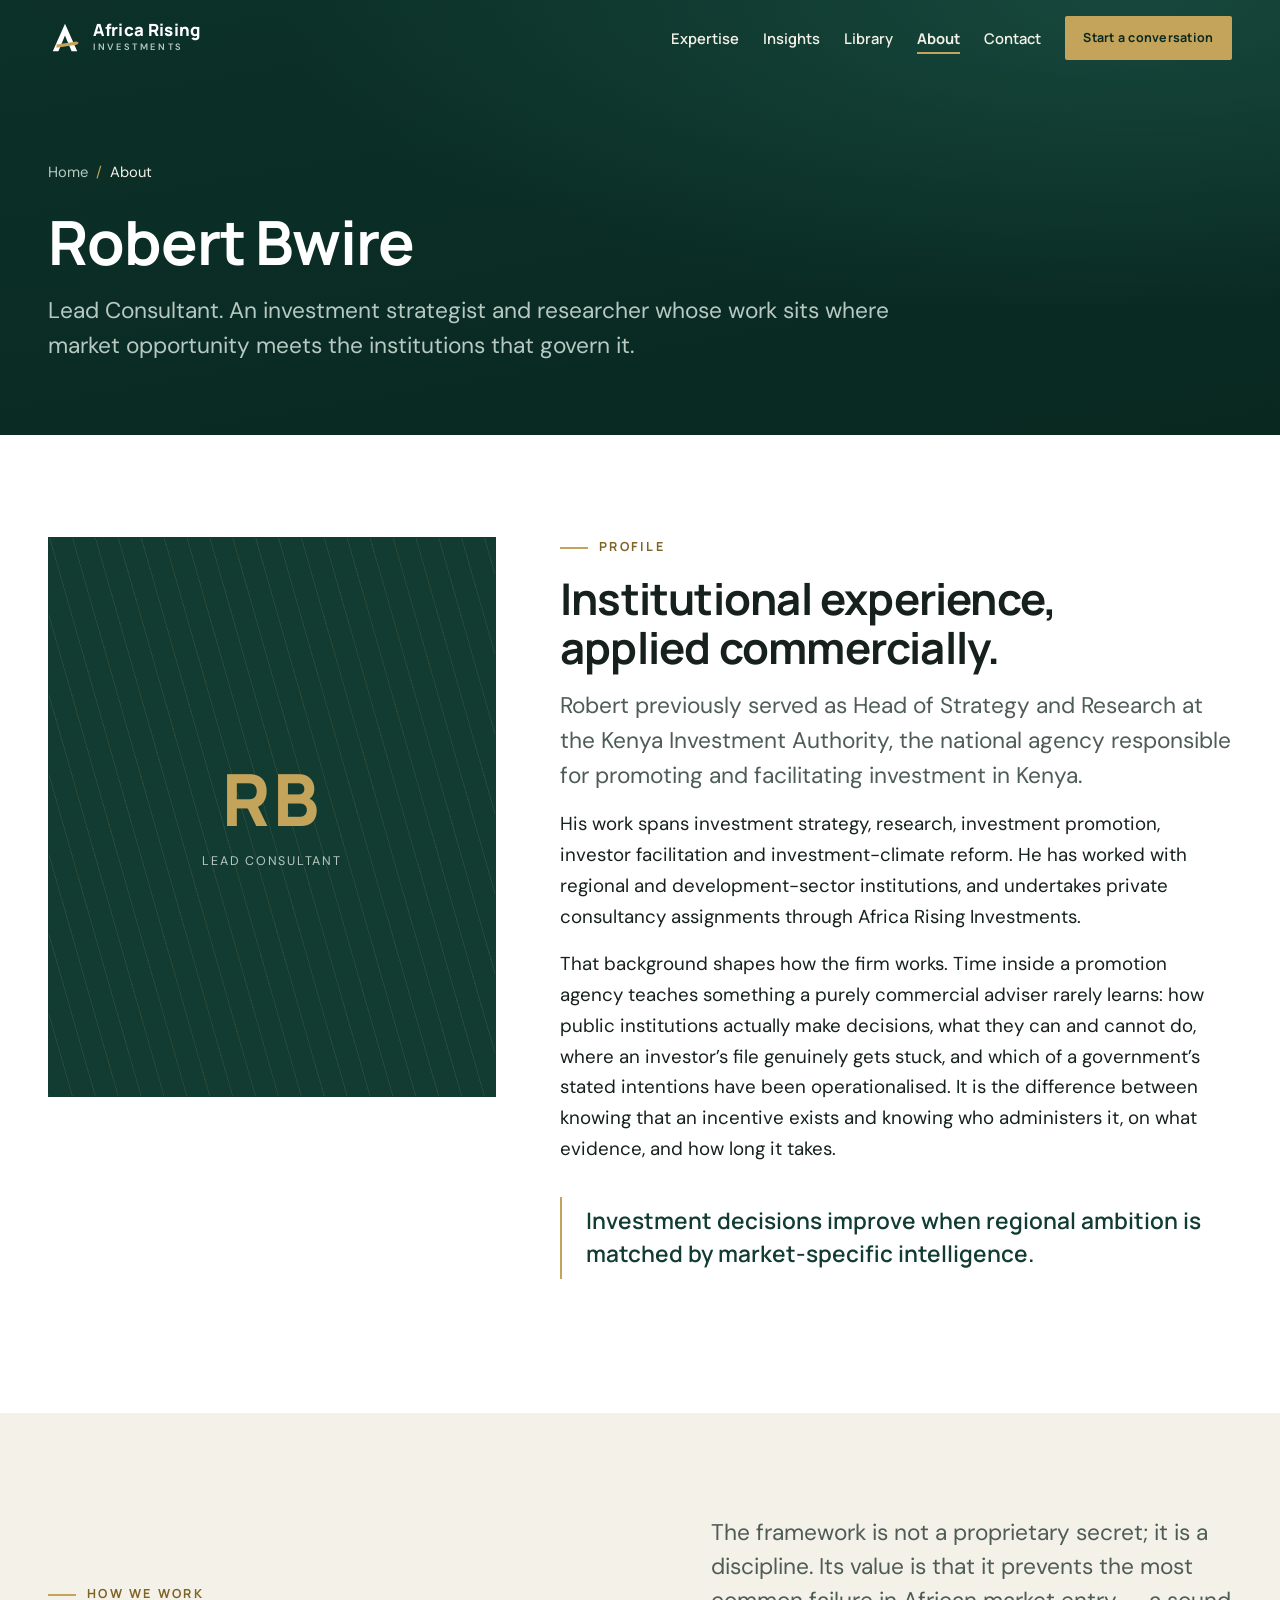
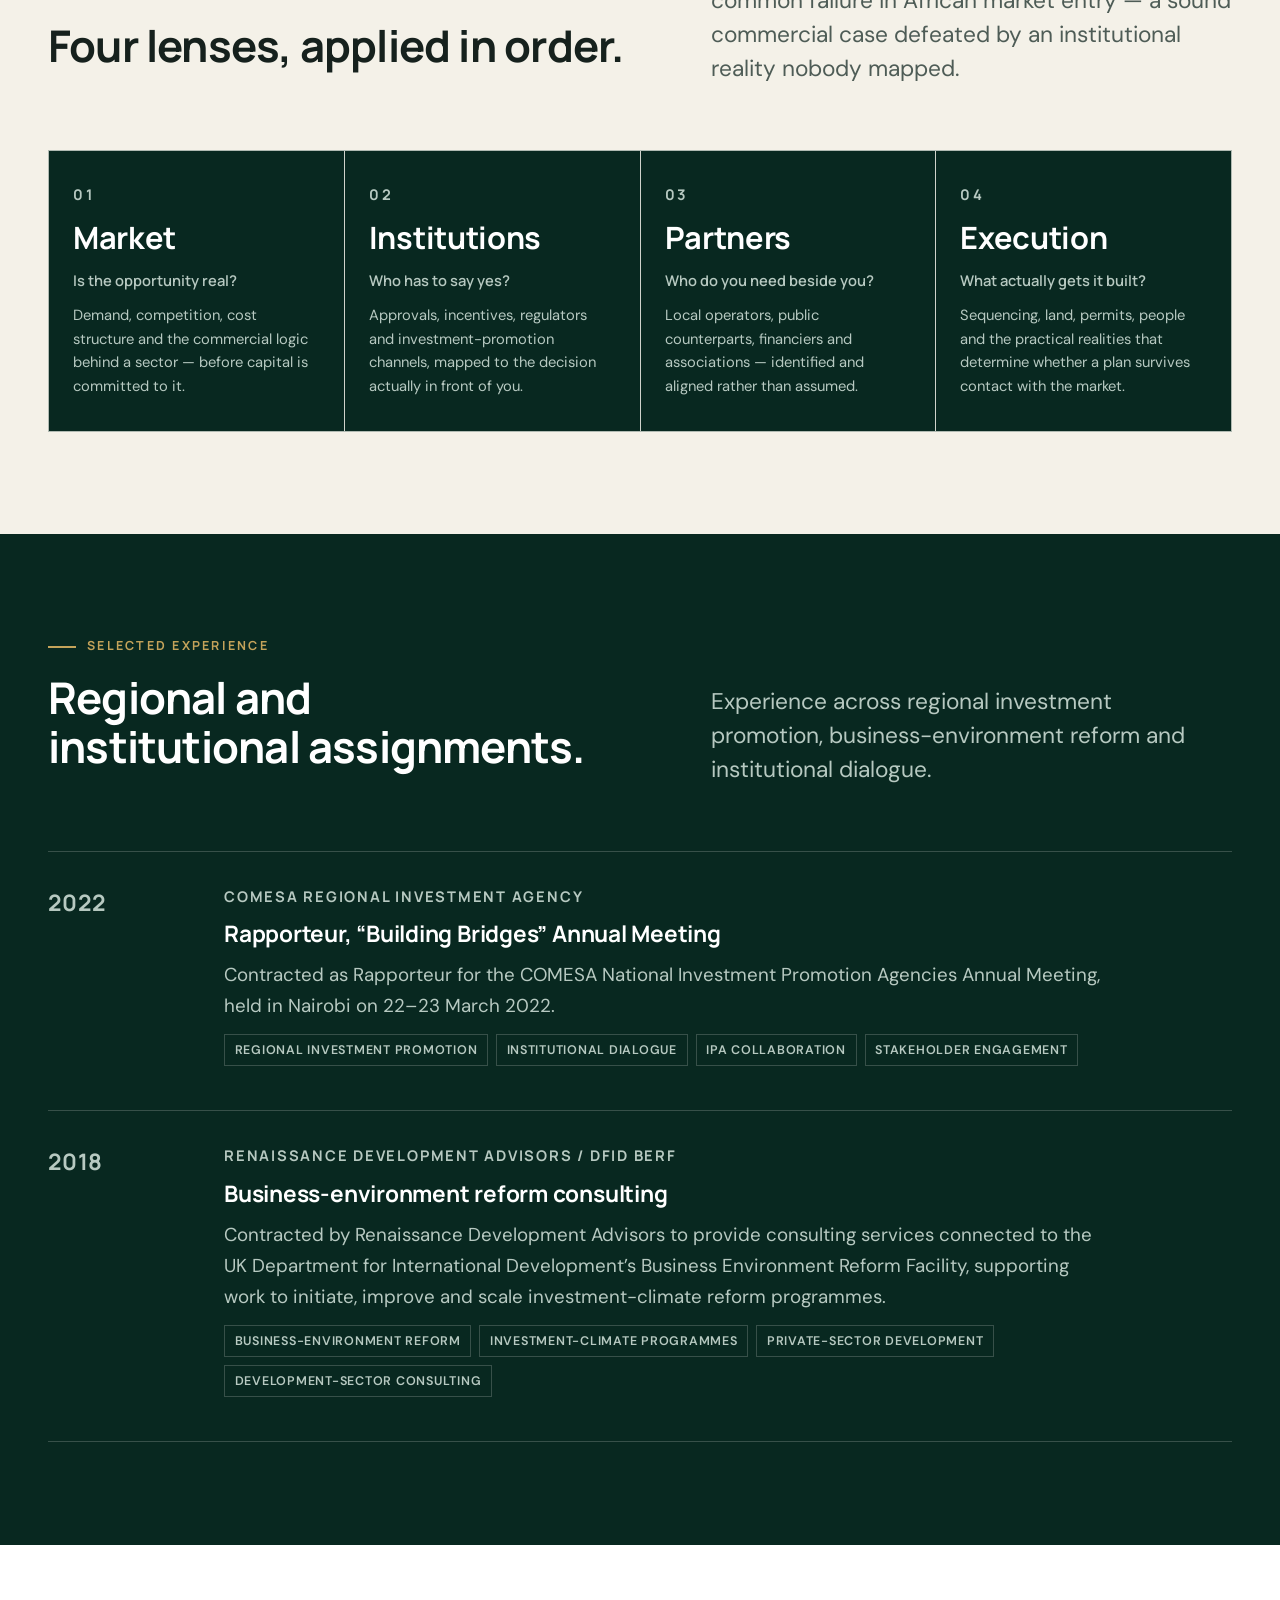
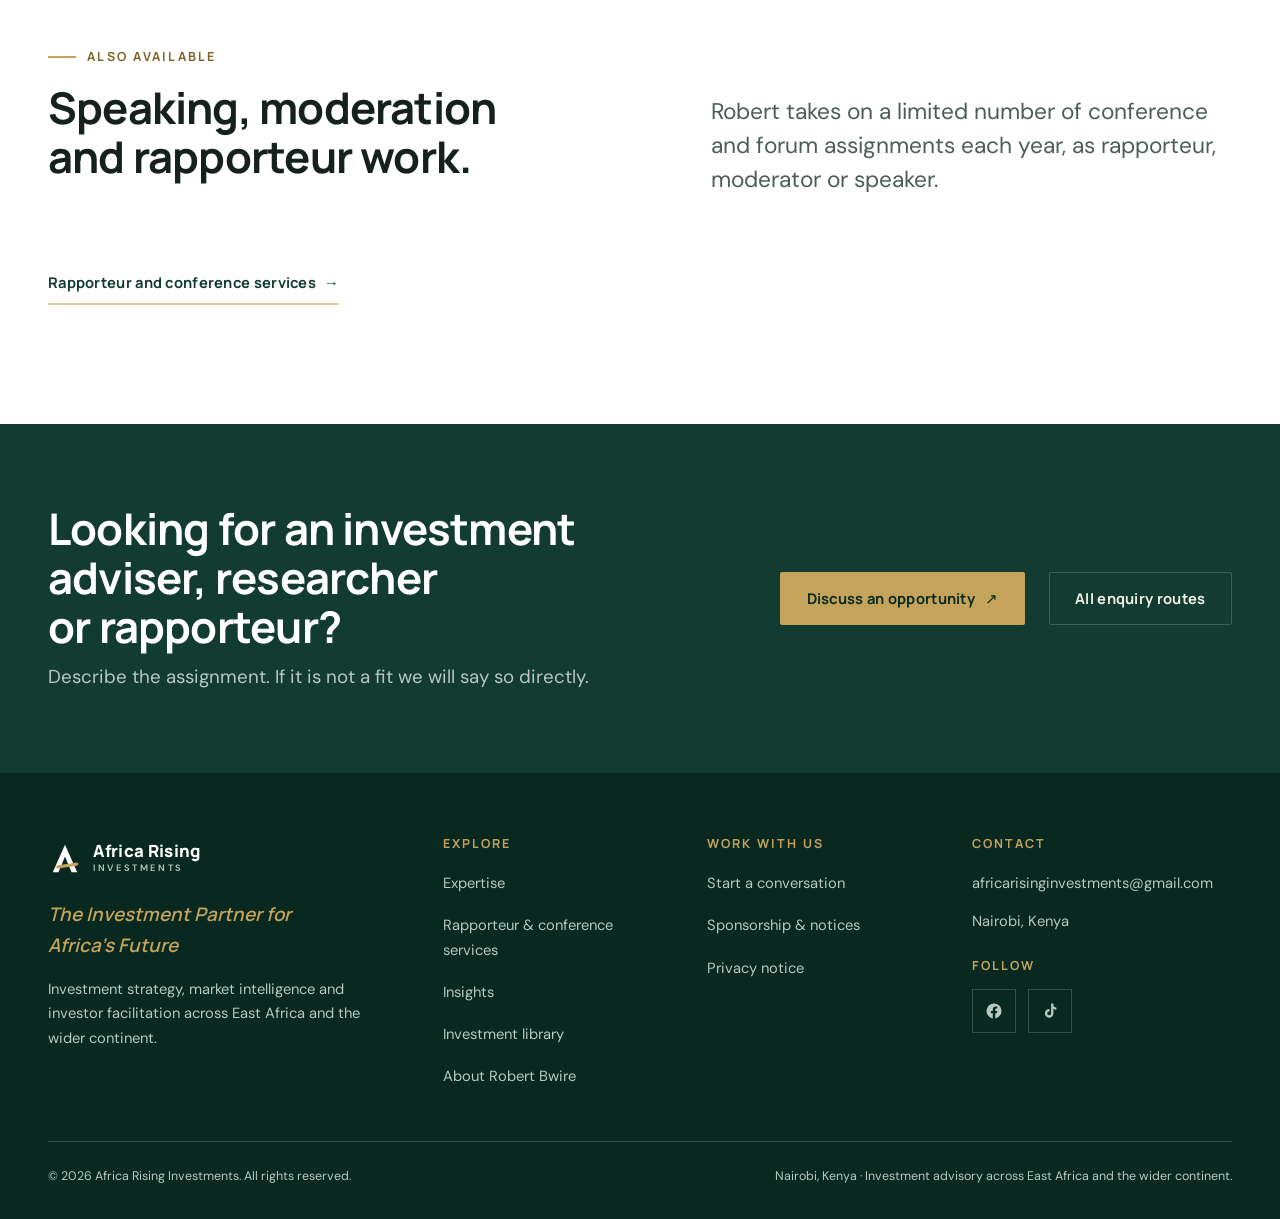
==== commit 9e3f481f: "Launch official site and redesign advisory section" ====
--- a/about/index.html
+++ b/about/index.html
@@ -5,7 +5,6 @@
 <meta name="viewport" content="width=device-width, initial-scale=1">
 <title>Robert Bwire, Lead Consultant | Africa Rising Investments</title>
 <meta name="description" content="Robert Bwire is an investment strategist and researcher and Lead Consultant at Africa Rising Investments. Former Head of Strategy and Research, Kenya Investment Authority.">
-<meta name="robots" content="noindex, nofollow"><!-- PROTOTYPE: remove this line at launch -->
 <meta name="theme-color" content="#082820">
 <link rel="canonical" href="https://africarisingwebsite.github.io/Africarisingdesign/about/">
 <meta property="og:site_name" content="Africa Rising Investments">
@@ -66,8 +65,6 @@
 <body>
 <a class="skip-link" href="#main">Skip to main content</a>
 <header class="site-header" data-header>
-  <!-- PROTOTYPE ONLY: delete this aside at launch. -->
-  <aside class="review-bar" aria-label="Prototype status"><span>Client review prototype</span><span>contact details and selected wording await verification</span></aside>
   <div class="header-bar">
   <div class="container header-inner">
     <a class="brand" href="../" aria-label="Africa Rising Investments — home">
@@ -103,11 +100,10 @@
   <div class="container">
     <div class="leadership">
       <div>
-        <div class="portrait" role="img" aria-label="Placeholder for an approved professional photograph of Robert Bwire">
+        <div class="portrait" role="img" aria-label="Robert Bwire, Lead Consultant">
           <span class="portrait__monogram" aria-hidden="true">RB</span>
-          <p>Approved portrait to be supplied</p>
+          <p>Lead Consultant</p>
         </div>
-        <p class="flag" style="margin-top:1.25rem">No photograph of Robert Bwire has been approved for publication. No generated or stock image has been used in its place.</p>
       </div>
       <div>
         <p class="eyebrow">Profile</p>
@@ -116,7 +112,6 @@
         <p>His work spans investment strategy, research, investment promotion, investor facilitation and investment-climate reform. He has worked with regional and development-sector institutions, and undertakes private consultancy assignments through Africa Rising Investments.</p>
         <p>That background shapes how the firm works. Time inside a promotion agency teaches something a purely commercial adviser rarely learns: how public institutions actually make decisions, what they can and cannot do, where an investor&rsquo;s file genuinely gets stuck, and which of a government&rsquo;s stated intentions have been operationalised. It is the difference between knowing that an incentive exists and knowing who administers it, on what evidence, and how long it takes.</p>
         <blockquote class="pullquote">Investment decisions improve when regional ambition is matched by market-specific intelligence.</blockquote>
-        <p class="flag">Approved biography, qualifications, professional memberships and a verified photograph are required from the client before this page is published.</p>
       </div>
     </div>
   </div>
@@ -136,8 +131,8 @@
 <section class="section section--dark">
   <div class="container">
     <div class="section-head section-head--light">
-      <div><p class="eyebrow">Selected experience</p><h2>Assignments, described exactly as supplied.</h2></div>
-      <p class="section-head__lede">Presented conservatively. No outcomes, results or figures are claimed for any engagement, and every entry is flagged for the client&rsquo;s confirmation before publication.</p>
+      <div><p class="eyebrow">Selected experience</p><h2>Regional and institutional assignments.</h2></div>
+      <p class="section-head__lede">Experience across regional investment promotion, business-environment reform and institutional dialogue.</p>
     </div>
     <div class="timeline"><article class="timeline__item">
         <p class="timeline__year">2022</p>
@@ -146,7 +141,6 @@
           <h3>Rapporteur, &ldquo;Building Bridges&rdquo; Annual Meeting</h3>
           <p>Contracted as Rapporteur for the COMESA National Investment Promotion Agencies Annual Meeting, held in Nairobi on 22&ndash;23 March 2022.</p>
           <ul class="timeline__tags"><li>Regional investment promotion</li><li>Institutional dialogue</li><li>IPA collaboration</li><li>Stakeholder engagement</li></ul>
-          <p class="flag">Engagement wording to be confirmed with Robert before publication.</p>
         </div>
       </article><article class="timeline__item">
         <p class="timeline__year">2018</p>
@@ -155,16 +149,6 @@
           <h3>Business-environment reform consulting</h3>
           <p>Contracted by Renaissance Development Advisors to provide consulting services connected to the UK Department for International Development&rsquo;s Business Environment Reform Facility, supporting work to initiate, improve and scale investment-climate reform programmes.</p>
           <ul class="timeline__tags"><li>Business-environment reform</li><li>Investment-climate programmes</li><li>Private-sector development</li><li>Development-sector consulting</li></ul>
-          <p class="flag">Engagement wording and dates to be confirmed with Robert before publication.</p>
-        </div>
-      </article><article class="timeline__item">
-        <p class="timeline__year">Date to confirm</p>
-        <div>
-          <p class="timeline__org">East African Community / African Development Bank</p>
-          <h3>East African investment information</h3>
-          <p>An engagement connected to the updating of East African investment information or investment publications.</p>
-          <ul class="timeline__tags"><li>Regional investment information</li><li>Development-institution engagement</li></ul>
-          <p class="flag">The description supplied for this engagement was incomplete. Project title, dates and scope must be confirmed with Robert before publication; nothing further is stated here.</p>
         </div>
       </article></div>
   </div>
@@ -226,7 +210,6 @@
         <ul>
           <li><a href="mailto:africarisinginvestments@gmail.com">africarisinginvestments@gmail.com</a></li>
           <li><span class="small">Nairobi, Kenya</span></li>
-          <li><span class="small">Telephone to be confirmed before publication</span></li>
         </ul>
         <h3 style="margin-top:1.5rem">Follow</h3>
         <ul class="social">
@@ -239,7 +222,7 @@
     </div>
     <div class="footer-bottom">
       <p style="margin:0">&copy; <span data-year>2026</span> Africa Rising Investments. All rights reserved.</p>
-      <p style="margin:0">Prototype for client review &mdash; not for public distribution.</p>
+      <p style="margin:0">Nairobi, Kenya &middot; Investment advisory across East Africa and the wider continent.</p>
     </div>
   </div>
 </footer>
--- a/assets/css/styles.css
+++ b/assets/css/styles.css
@@ -390,6 +390,78 @@
 .card--link a.card__title-link { text-decoration: none; color: inherit; }
 .card--link a.card__title-link::after { content: ""; position: absolute; inset: 0; }
 
+/* Homepage advisory map: an asymmetric decision landscape rather than a card catalogue. */
+.advisory-map {
+  display: grid; grid-template-columns: 1fr; gap: var(--s-4);
+}
+.advisory-tile {
+  --tile-bg: linear-gradient(145deg, #ECF1ED 0%, #DDE8E1 100%);
+  --tile-text: var(--forest-deep); --tile-copy: var(--slate); --tile-accent: var(--forest);
+  position: relative; min-height: 19rem; overflow: hidden; isolation: isolate;
+  background: var(--tile-bg); color: var(--tile-text); border-radius: 0.2rem;
+  box-shadow: 0 18px 42px -32px rgba(8,40,32,.55);
+}
+.advisory-tile::before {
+  content: attr(data-number); position: absolute; right: -0.05em; bottom: -0.22em; z-index: -1;
+  font-family: var(--font-display); font-weight: 800; font-size: clamp(8rem, 18vw, 13rem);
+  line-height: 1; letter-spacing: -0.09em; color: currentColor; opacity: .065;
+  transition: transform 520ms var(--ease), opacity 520ms var(--ease);
+}
+.advisory-tile::after {
+  content: ""; position: absolute; inset: 0; z-index: -2; pointer-events: none;
+  background:
+    linear-gradient(112deg, transparent 0 67%, rgba(196,163,90,.18) 67% 67.5%, transparent 67.5%),
+    radial-gradient(circle at 87% 13%, rgba(196,163,90,.28) 0 2px, transparent 3px),
+    radial-gradient(circle at 87% 13%, transparent 0 3.5rem, rgba(196,163,90,.12) 3.55rem 3.65rem, transparent 3.7rem);
+}
+.advisory-tile > a {
+  display: flex; flex-direction: column; min-height: inherit; height: 100%; padding: var(--s-5);
+  color: inherit; text-decoration: none; position: relative;
+}
+.advisory-tile__top { display: flex; justify-content: space-between; align-items: flex-start; gap: var(--s-4); }
+.advisory-tile__tag {
+  display: inline-flex; align-items: center; min-height: 1.85rem; padding: 0.3rem 0.65rem;
+  border: 1px solid currentColor; border-radius: 999px; font-family: var(--font-display);
+  font-size: var(--step--2); font-weight: 700; letter-spacing: 0.12em; text-transform: uppercase;
+  opacity: .82;
+}
+.advisory-tile__top svg {
+  width: 52px; height: 52px; padding: .65rem; border: 1px solid currentColor; border-radius: 50%;
+  stroke: currentColor; stroke-width: 1.5; fill: none; stroke-linecap: round; stroke-linejoin: round;
+}
+.advisory-tile__body { display: grid; gap: var(--s-2); margin-top: auto; max-width: 34rem; }
+.advisory-tile__num {
+  font-family: var(--font-display); font-size: var(--step--2); font-weight: 700;
+  letter-spacing: 0.16em; color: var(--tile-accent);
+}
+.advisory-tile h3 { margin: 0; color: inherit; font-size: clamp(1.45rem, 3vw, 2.15rem); max-width: 18ch; }
+.advisory-tile p { margin: 0; color: var(--tile-copy); font-size: var(--step--1); line-height: 1.55; max-width: 48ch; }
+.advisory-tile__arrow {
+  position: absolute; right: var(--s-5); bottom: var(--s-5); display: grid; place-items: center;
+  width: 2.5rem; height: 2.5rem; border-radius: 50%; background: var(--tile-accent); color: var(--white);
+  font-size: 1.1rem; transform: translate(4px, 4px); opacity: 0;
+  transition: transform var(--dur) var(--ease), opacity var(--dur) var(--ease);
+}
+.advisory-tile:hover::before, .advisory-tile:focus-within::before { transform: translate(-.03em,-.03em); opacity: .1; }
+.advisory-tile:hover .advisory-tile__arrow, .advisory-tile:focus-within .advisory-tile__arrow { transform: none; opacity: 1; }
+.advisory-tile > a:focus-visible { outline: 3px solid var(--gold); outline-offset: -5px; }
+.advisory-tile--forest { --tile-bg: linear-gradient(145deg, #164D40 0%, #082820 100%); --tile-text: var(--white); --tile-copy: var(--sage); --tile-accent: var(--gold); }
+.advisory-tile--ink { --tile-bg: linear-gradient(145deg, #263C35 0%, #122A23 100%); --tile-text: var(--white); --tile-copy: #C5D4CE; --tile-accent: var(--gold); }
+.advisory-tile--gold { --tile-bg: linear-gradient(145deg, #D4B970 0%, #B7903F 100%); --tile-text: var(--forest-deep); --tile-copy: #173029; --tile-accent: var(--forest-deep); }
+.advisory-tile--sage { --tile-bg: linear-gradient(145deg, #D8E3DC 0%, #B9CDC2 100%); --tile-text: var(--forest-deep); --tile-copy: #344C44; --tile-accent: var(--forest); }
+.advisory-tile--sand { --tile-bg: linear-gradient(145deg, #F0E8D5 0%, #DED1B6 100%); --tile-text: var(--forest-deep); --tile-copy: #465950; --tile-accent: var(--gold-ink); }
+@media (min-width: 46em) {
+  .advisory-map { grid-template-columns: repeat(2, minmax(0, 1fr)); }
+  .advisory-tile { min-height: 21rem; }
+}
+@media (min-width: 68em) {
+  .advisory-map { grid-template-columns: repeat(12, minmax(0, 1fr)); }
+  .advisory-tile { grid-column: span 5; }
+  .advisory-tile--wide { grid-column: span 7; }
+  .advisory-tile:nth-child(3) { grid-column: span 4; }
+  .advisory-tile:nth-child(4) { grid-column: span 8; }
+}
+
 /* ---------- 8. Framework (Market / Institutions / Partners / Execution) ---------- */
 .lenses { display: grid; gap: 1px; background: var(--rule-light); border: 1px solid var(--rule-light); }
 @media (min-width: 46em) { .lenses { grid-template-columns: repeat(2, 1fr); } }
@@ -423,29 +495,7 @@
 .timeline__tags li { font-size: var(--step--2); letter-spacing: 0.06em; text-transform: uppercase;
   font-weight: 600; color: var(--sage); border: 1px solid var(--rule-light); padding: 0.3rem 0.6rem; }
 
-/* ---------- 10. Verification flags ---------- */
-.flag {
-  display: inline-flex; align-items: flex-start; gap: 0.55rem;
-  font-size: var(--step--2); font-weight: 600; letter-spacing: 0.04em;
-  color: var(--gold-ink); background: color-mix(in srgb, var(--gold) 14%, var(--white));
-  border-left: 3px solid var(--gold); padding: 0.5rem 0.8rem; max-width: 58ch;
-}
-.flag::before { content: "!"; font-family: var(--font-display); font-weight: 800;
-  width: 1rem; height: 1rem; flex: none; display: grid; place-items: center;
-  background: var(--gold); color: var(--forest-deep); border-radius: 50%; font-size: 0.7rem; line-height: 1; }
-.section--dark .flag, .section--forest .flag {
-  color: var(--gold); background: #061E18;
-  border-left-color: var(--gold); line-height: 1.55;
-}
-.review-bar {
-  display: block; background: var(--gold); color: var(--forest-deep);
-  font-size: var(--step--2); font-weight: 700; letter-spacing: 0.06em;
-  text-align: center; padding: 0.45rem 1rem; line-height: 1.4;
-}
-.review-bar span + span { font-weight: 500; opacity: .85; }
-.review-bar span + span::before { content: " — "; }
-
-/* ---------- 11. Leadership ---------- */
+/* ---------- 10. Leadership ---------- */
 .leadership { display: grid; gap: var(--s-7); align-items: start; }
 @media (min-width: 60em) { .leadership { grid-template-columns: minmax(0, 0.8fr) minmax(0, 1.2fr); gap: var(--s-8); } }
 .portrait {
@@ -581,6 +631,26 @@
 .field textarea { min-height: 8rem; resize: vertical; }
 .field input:disabled, .field select:disabled, .field textarea:disabled { opacity: .55; cursor: not-allowed; }
 .field .hint { font-size: var(--step--2); color: var(--slate); }
+.contact-brief {
+  background: linear-gradient(150deg, var(--forest) 0%, var(--forest-deep) 100%);
+  color: var(--white); padding: var(--s-6); position: relative; overflow: hidden;
+  box-shadow: 0 22px 48px -34px rgba(8,40,32,.72);
+}
+.contact-brief::after {
+  content: ""; position: absolute; width: 17rem; height: 17rem; right: -7rem; top: -8rem;
+  border: 1px solid rgba(196,163,90,.28); border-radius: 50%; box-shadow: 0 0 0 3.5rem rgba(196,163,90,.055);
+  pointer-events: none;
+}
+.contact-brief ol { list-style: none; padding: 0; margin: 0 0 var(--s-6); display: grid; gap: 0; }
+.contact-brief li {
+  display: grid; grid-template-columns: 2.25rem minmax(0,1fr); gap: var(--s-4);
+  padding-block: var(--s-4); border-bottom: 1px solid var(--rule-light); position: relative; z-index: 1;
+}
+.contact-brief li:first-child { padding-top: 0; }
+.contact-brief li > span { font-family: var(--font-display); color: var(--gold); font-weight: 700; font-size: var(--step--2); letter-spacing: .1em; }
+.contact-brief strong { display: block; font-family: var(--font-display); font-size: var(--step-0); margin-bottom: .2rem; }
+.contact-brief p { color: var(--sage); font-size: var(--step--1); margin: 0; }
+.contact-brief .btn { position: relative; z-index: 1; }
 
 /* ---------- 17. CTA band ---------- */
 .cta-band { background: var(--forest); color: var(--ivory); }
@@ -632,7 +702,7 @@
 
 /* ---------- 20. Print ---------- */
 @media print {
-  .site-header, .site-footer, .menu-toggle, .cta-band, .review-bar { display: none !important; }
+  .site-header, .site-footer, .menu-toggle, .cta-band { display: none !important; }
   body { background: #fff; color: #000; }
   .hero, .page-hero, .section--dark, .section--forest { background: #fff !important; color: #000 !important; }
   .hero h1, .page-hero h1, .section--dark h2, .section--dark h3 { color: #000 !important; }
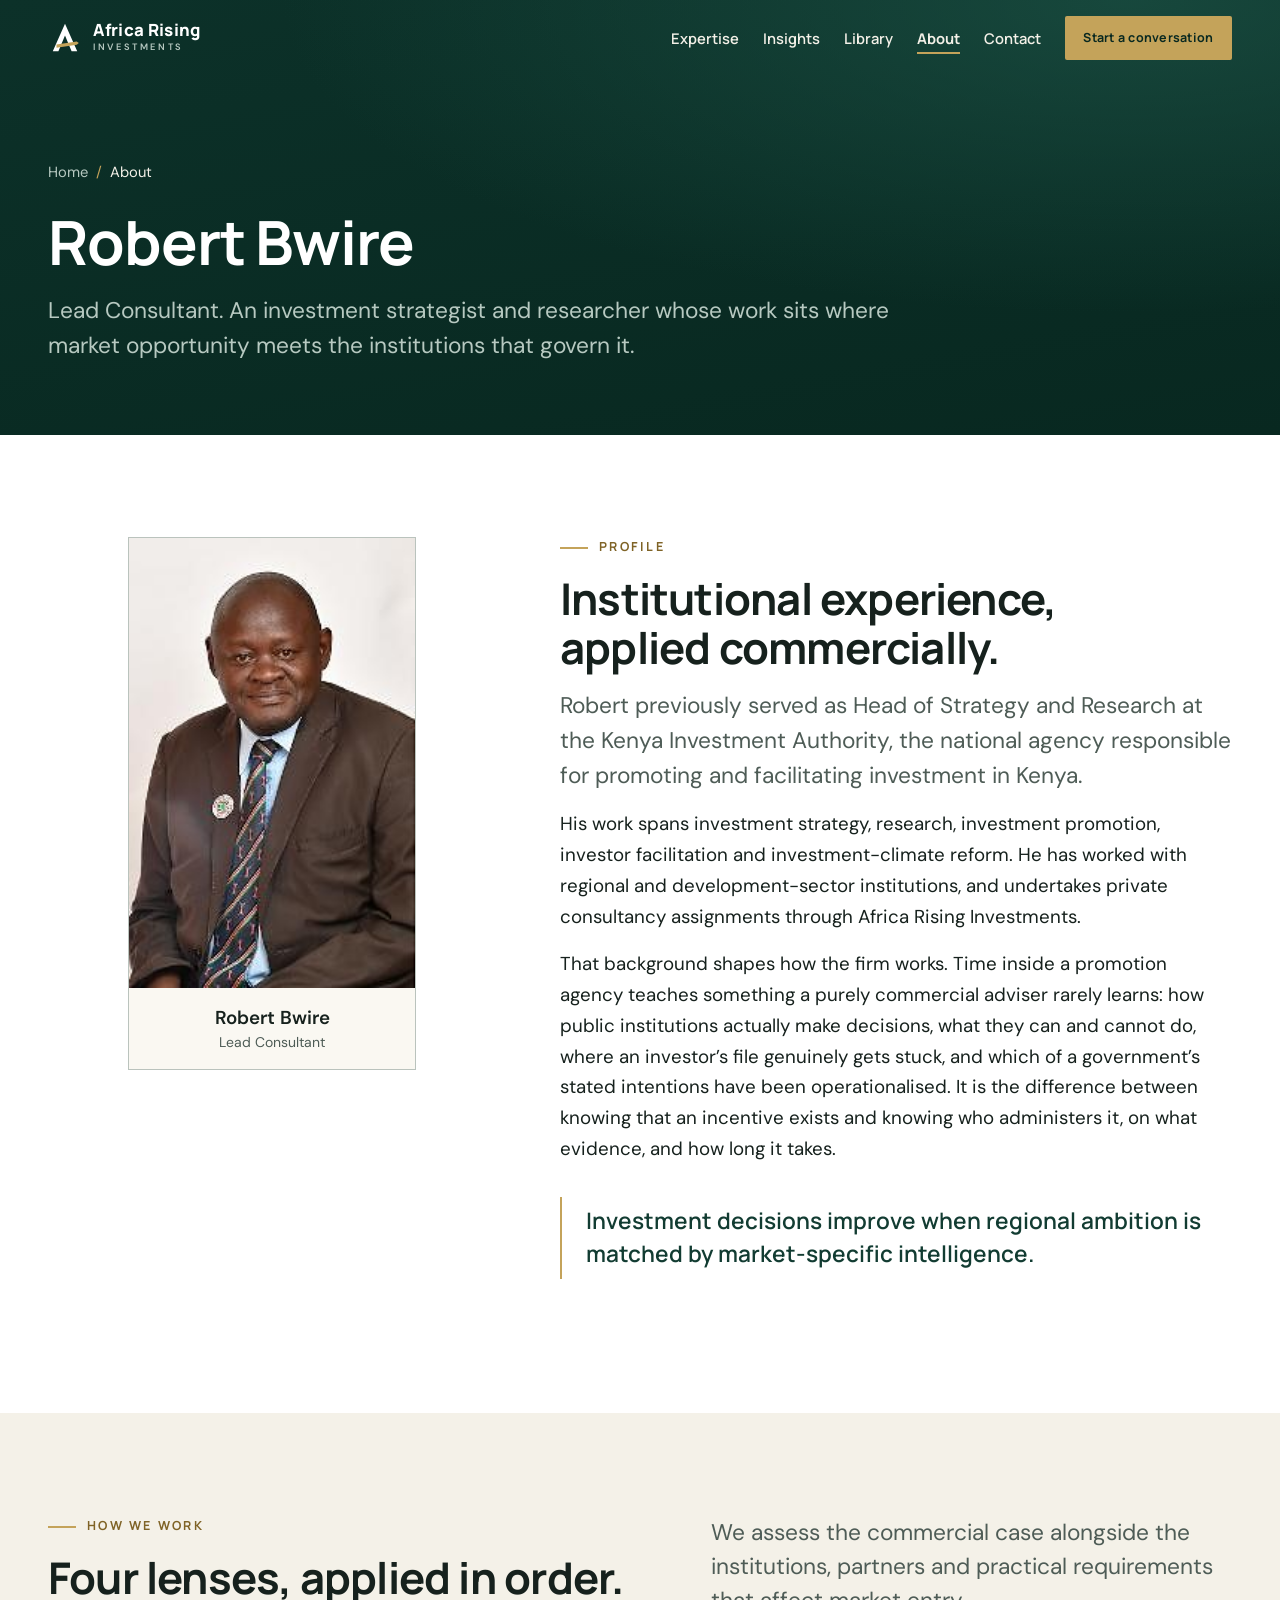
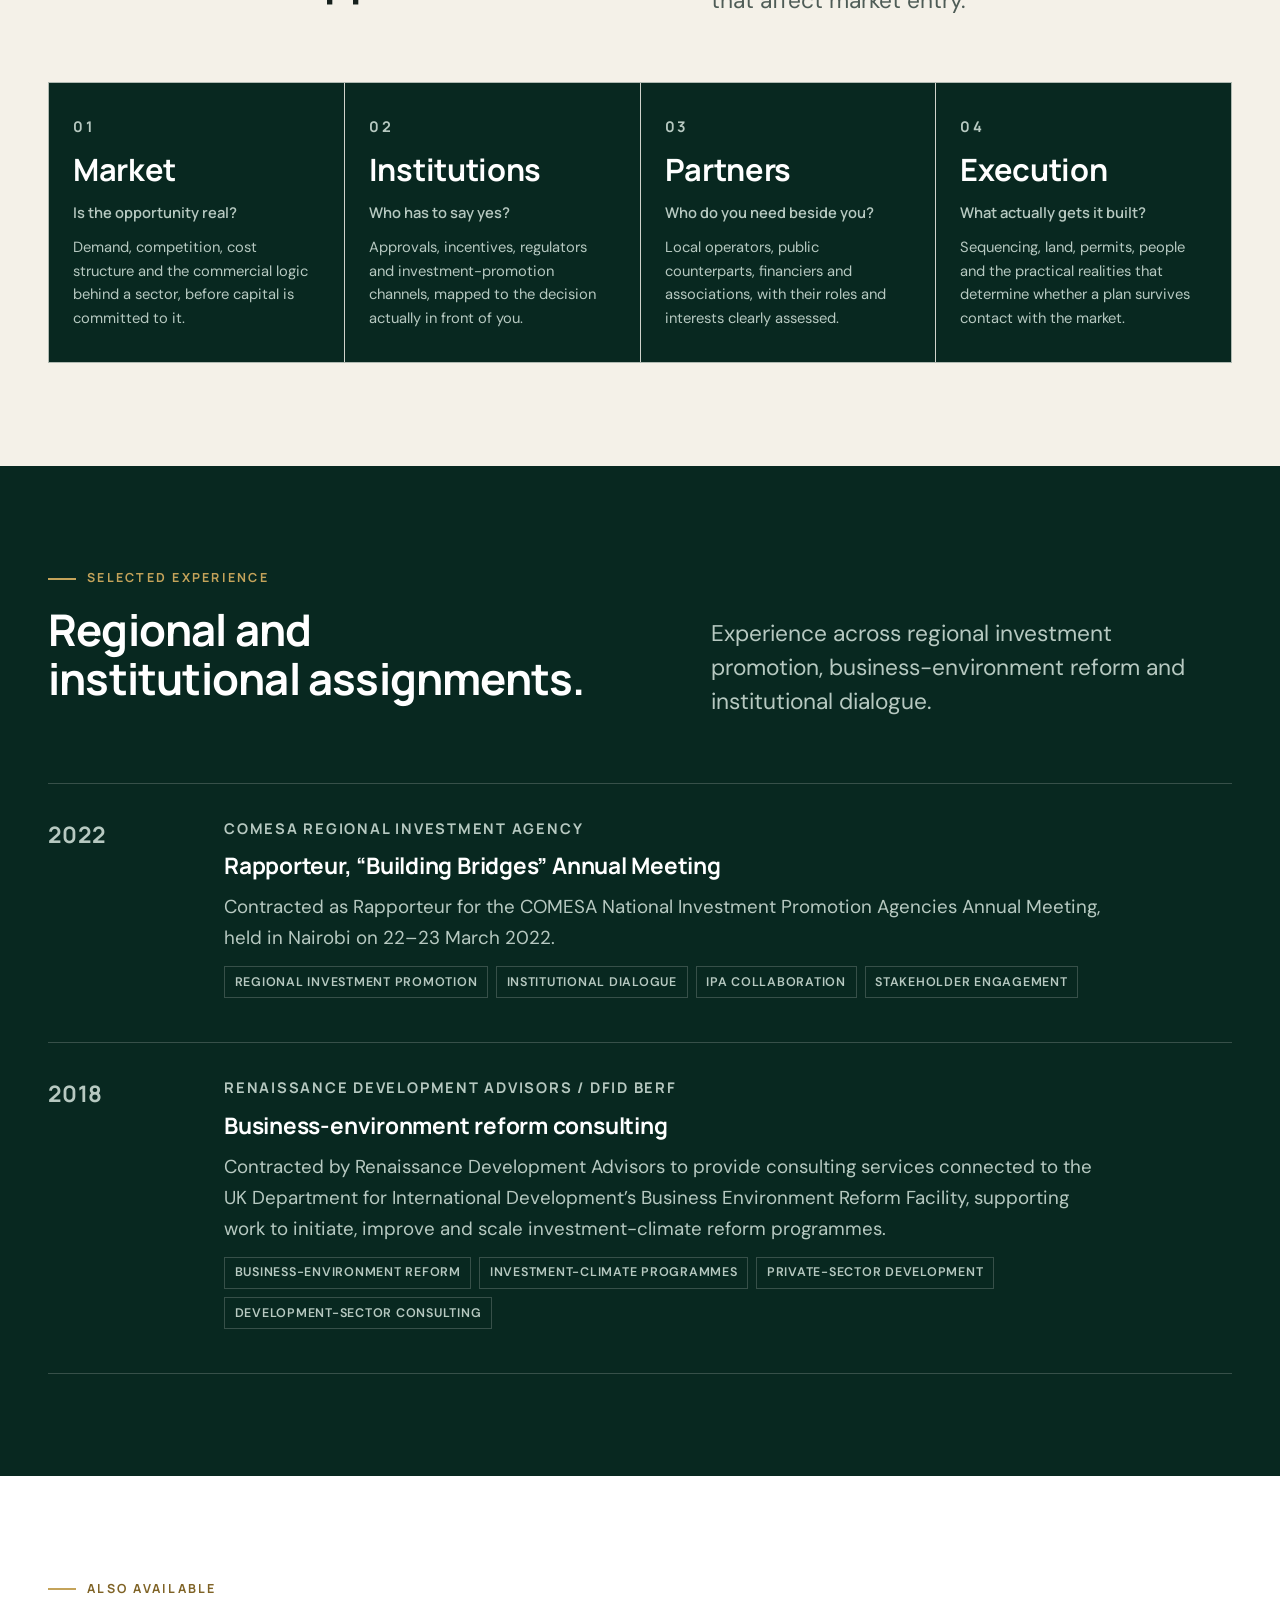
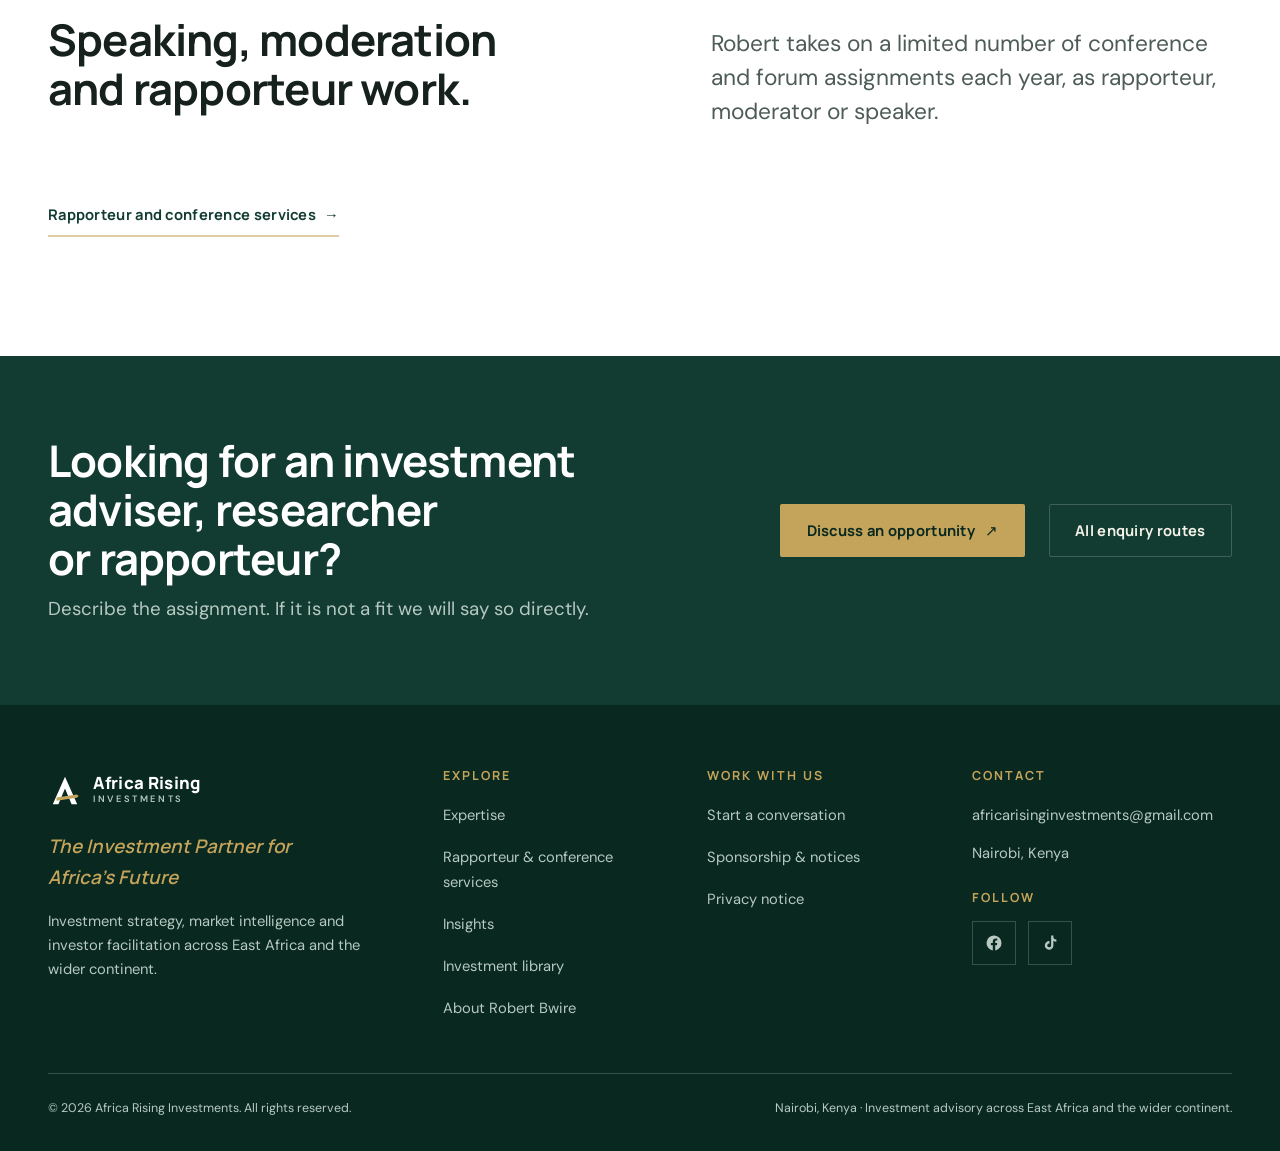
==== commit 6133d3ae: "Add Bwire portrait and polish About page copy" ====
--- a/about/index.html
+++ b/about/index.html
@@ -67,7 +67,7 @@
 <header class="site-header" data-header>
   <div class="header-bar">
   <div class="container header-inner">
-    <a class="brand" href="../" aria-label="Africa Rising Investments — home">
+    <a class="brand" href="../" aria-label="Africa Rising Investments, home">
       <svg class="brand__mark" viewBox="0 0 64 64" aria-hidden="true" focusable="false"><path class="mark-a" d="M32 5 55 57H44.4L32 27.5 19.6 57H9Z"/><path class="mark-bar" fill="#C4A35A" d="M16 44 54 38.5 58 41.6 54 44.7 16 50.5Z"/></svg>
       <span class="brand__text"><span class="brand__word">Africa Rising</span><span class="brand__sub">Investments</span></span>
     </a>
@@ -100,10 +100,10 @@
   <div class="container">
     <div class="leadership">
       <div>
-        <div class="portrait" role="img" aria-label="Robert Bwire, Lead Consultant">
-          <span class="portrait__monogram" aria-hidden="true">RB</span>
-          <p>Lead Consultant</p>
-        </div>
+        <figure class="portrait portrait--photo">
+          <img src="../assets/img/robert-bwire.jpg" alt="Robert Bwire, Lead Consultant at Africa Rising Investments" width="192" height="302" loading="lazy" decoding="async">
+          <figcaption>Robert Bwire <span>Lead Consultant</span></figcaption>
+        </figure>
       </div>
       <div>
         <p class="eyebrow">Profile</p>
@@ -121,10 +121,10 @@
   <div class="container">
     <div class="section-head">
       <div><p class="eyebrow">How we work</p><h2>Four lenses, applied in order.</h2></div>
-      <p class="section-head__lede">The framework is not a proprietary secret; it is a discipline. Its value is that it prevents the most common failure in African market entry &mdash; a sound commercial case defeated by an institutional reality nobody mapped.</p>
+      <p class="section-head__lede">We assess the commercial case alongside the institutions, partners and practical requirements that affect market entry.</p>
     </div>
     <div class="lenses" style="background:var(--rule);border-color:var(--rule)">
-      <article class="lens"><p class="lens__num">01</p><h3>Market</h3><p class="lens__q">Is the opportunity real?</p><p>Demand, competition, cost structure and the commercial logic behind a sector — before capital is committed to it.</p></article><article class="lens"><p class="lens__num">02</p><h3>Institutions</h3><p class="lens__q">Who has to say yes?</p><p>Approvals, incentives, regulators and investment-promotion channels, mapped to the decision actually in front of you.</p></article><article class="lens"><p class="lens__num">03</p><h3>Partners</h3><p class="lens__q">Who do you need beside you?</p><p>Local operators, public counterparts, financiers and associations — identified and aligned rather than assumed.</p></article><article class="lens"><p class="lens__num">04</p><h3>Execution</h3><p class="lens__q">What actually gets it built?</p><p>Sequencing, land, permits, people and the practical realities that determine whether a plan survives contact with the market.</p></article>
+      <article class="lens"><p class="lens__num">01</p><h3>Market</h3><p class="lens__q">Is the opportunity real?</p><p>Demand, competition, cost structure and the commercial logic behind a sector, before capital is committed to it.</p></article><article class="lens"><p class="lens__num">02</p><h3>Institutions</h3><p class="lens__q">Who has to say yes?</p><p>Approvals, incentives, regulators and investment-promotion channels, mapped to the decision actually in front of you.</p></article><article class="lens"><p class="lens__num">03</p><h3>Partners</h3><p class="lens__q">Who do you need beside you?</p><p>Local operators, public counterparts, financiers and associations, with their roles and interests clearly assessed.</p></article><article class="lens"><p class="lens__num">04</p><h3>Execution</h3><p class="lens__q">What actually gets it built?</p><p>Sequencing, land, permits, people and the practical realities that determine whether a plan survives contact with the market.</p></article>
     </div>
   </div>
 </section>
@@ -180,7 +180,7 @@
   <div class="container">
     <div class="footer-grid">
       <div>
-        <a class="brand" href="../" aria-label="Africa Rising Investments — home">
+        <a class="brand" href="../" aria-label="Africa Rising Investments, home">
           <svg class="brand__mark" viewBox="0 0 64 64" aria-hidden="true" focusable="false"><path class="mark-a" d="M32 5 55 57H44.4L32 27.5 19.6 57H9Z"/><path class="mark-bar" fill="#C4A35A" d="M16 44 54 38.5 58 41.6 54 44.7 16 50.5Z"/></svg>
           <span class="brand__text"><span class="brand__word">Africa Rising</span><span class="brand__sub">Investments</span></span>
         </a>
--- a/assets/css/styles.css
+++ b/assets/css/styles.css
@@ -751,3 +751,10 @@
 }
 @media (max-width: 46em) { .table-hint { display: block; } }
 .table-wrap:focus-visible { outline: 3px solid var(--gold); outline-offset: 2px; }
+
+/* Supplied portrait: preserve the complete photograph and avoid excessive enlargement. */
+.portrait--photo { display: block; width: 100%; max-width: 288px; aspect-ratio: auto; padding: 0; margin: 0 auto; background: var(--ivory-warm); color: var(--charcoal); }
+.portrait--photo::before { content: none; }
+.portrait--photo img { display: block; width: 100%; height: auto; }
+.portrait--photo figcaption { padding: 1rem; font-weight: 600; line-height: 1.5; }
+.portrait--photo figcaption span { display: block; font-size: .875rem; font-weight: 400; color: var(--slate); }
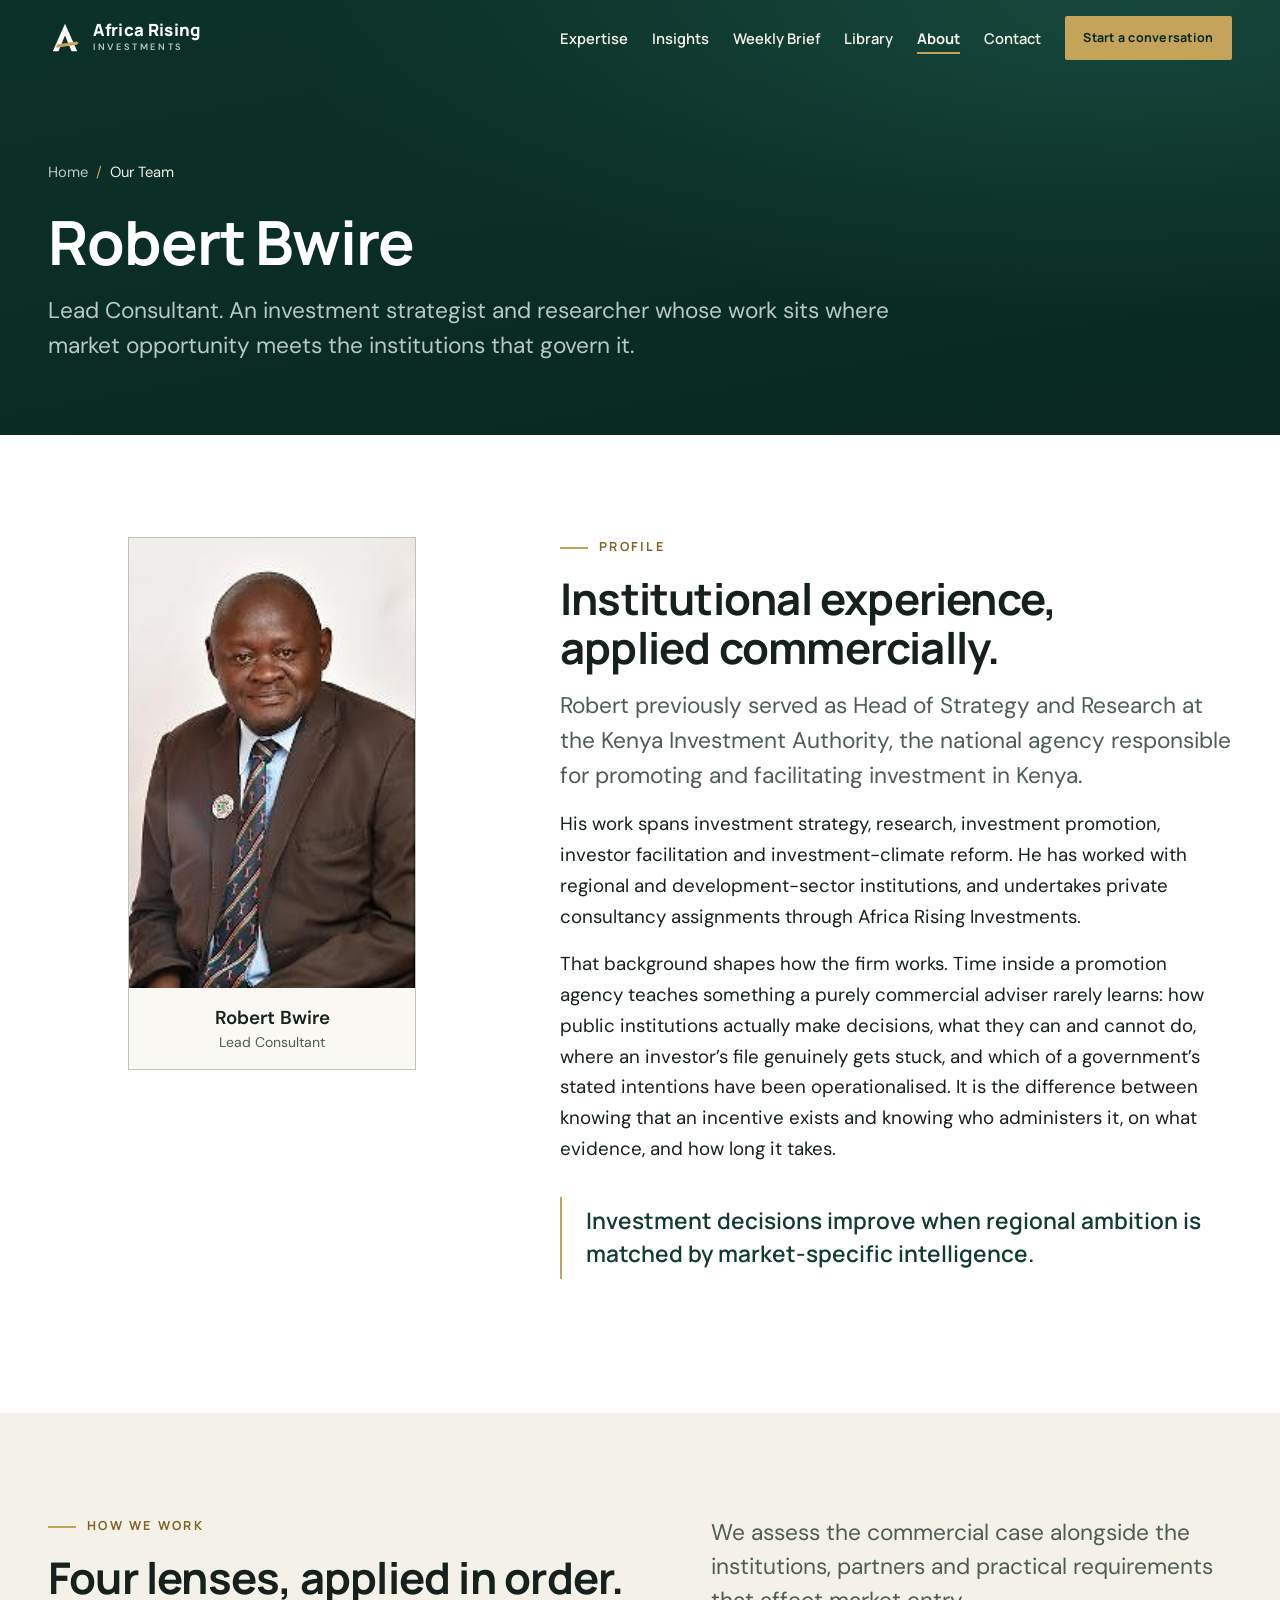
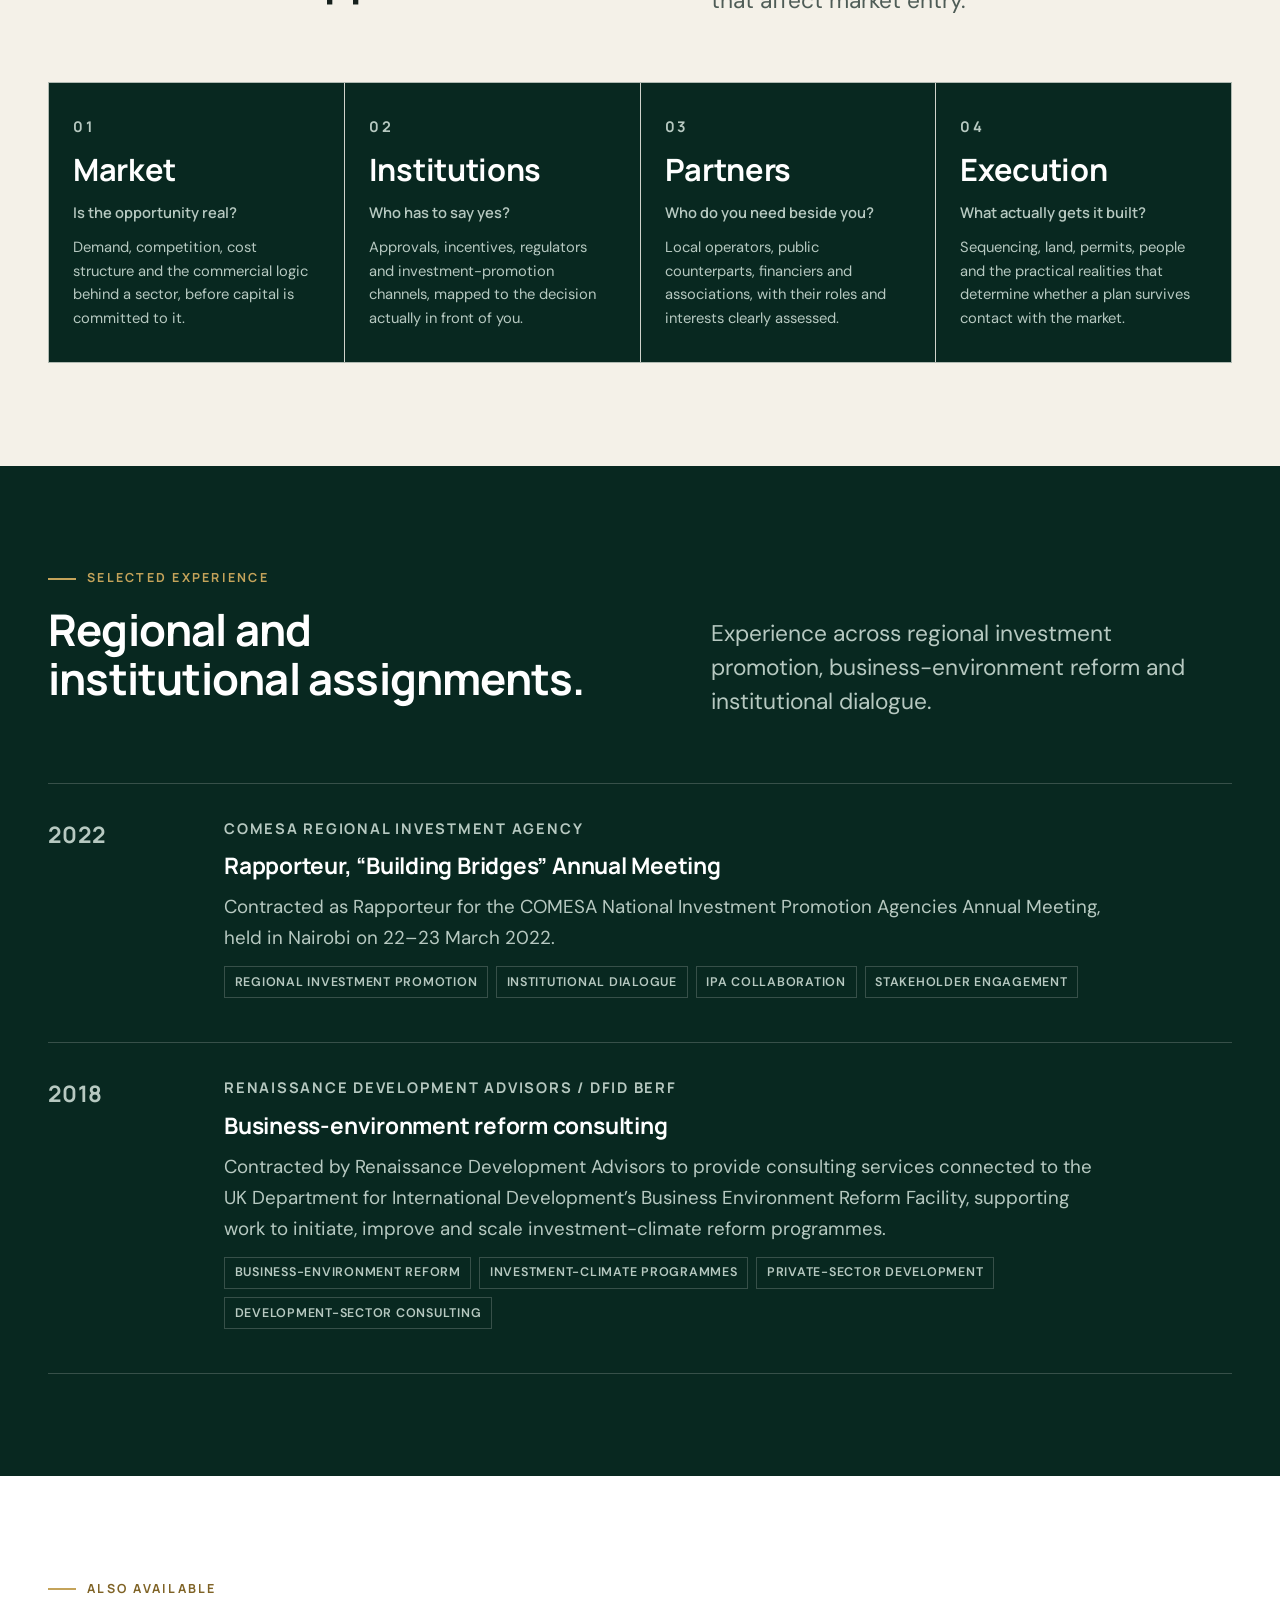
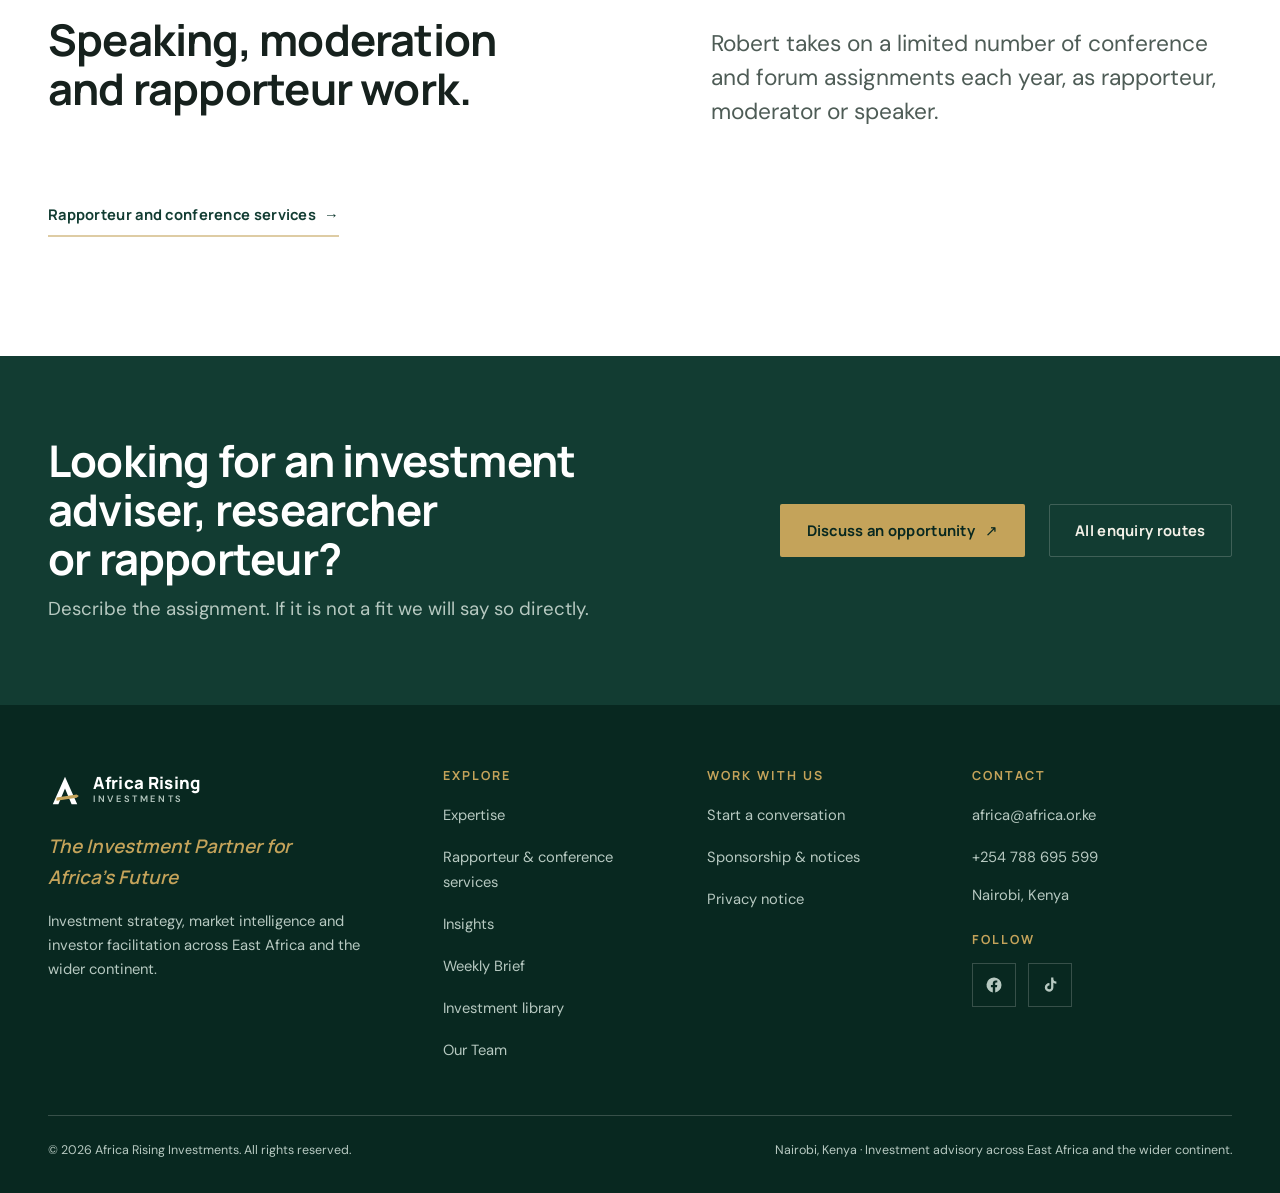
==== commit 5845560e: "Move site to africarisinginvestment.com DNS is configured at Spaceship: four apex A records pointing" ====
--- a/about/index.html
+++ b/about/index.html
@@ -6,13 +6,13 @@
 <title>Robert Bwire, Lead Consultant | Africa Rising Investments</title>
 <meta name="description" content="Robert Bwire is an investment strategist and researcher and Lead Consultant at Africa Rising Investments. Former Head of Strategy and Research, Kenya Investment Authority.">
 <meta name="theme-color" content="#082820">
-<link rel="canonical" href="https://africarisingwebsite.github.io/Africarisingdesign/about/">
+<link rel="canonical" href="https://africarisinginvestment.com/about/">
 <meta property="og:site_name" content="Africa Rising Investments">
 <meta property="og:type" content="profile">
 <meta property="og:title" content="Robert Bwire, Lead Consultant | Africa Rising Investments">
 <meta property="og:description" content="Robert Bwire is an investment strategist and researcher and Lead Consultant at Africa Rising Investments. Former Head of Strategy and Research, Kenya Investment Authority.">
-<meta property="og:url" content="https://africarisingwebsite.github.io/Africarisingdesign/about/">
-<meta property="og:image" content="https://africarisingwebsite.github.io/Africarisingdesign/assets/img/og-share.png">
+<meta property="og:url" content="https://africarisinginvestment.com/about/">
+<meta property="og:image" content="https://africarisinginvestment.com/assets/img/og-share.png">
 <meta property="og:image:width" content="1200">
 <meta property="og:image:height" content="630">
 <meta name="twitter:card" content="summary_large_image">
@@ -39,25 +39,26 @@
 <script type="application/ld+json">{
   "@context": "https://schema.org",
   "@type": "Organization",
-  "@id": "https://africarisingwebsite.github.io/Africarisingdesign/#organization",
+  "@id": "https://africarisinginvestment.com/#organization",
   "name": "Africa Rising Investments",
   "alternateName": "Africa Rising",
   "slogan": "The Investment Partner for Africa's Future",
   "description": "Africa-focused investment advisory: strategy, market intelligence, market entry, investor facilitation and investment-climate reform across East Africa.",
-  "url": "https://africarisingwebsite.github.io/Africarisingdesign/",
-  "logo": "https://africarisingwebsite.github.io/Africarisingdesign/assets/logo/logo-horizontal.svg",
-  "email": "africarisinginvestments@gmail.com",
+  "url": "https://africarisinginvestment.com/",
+  "logo": "https://africarisinginvestment.com/assets/logo/logo-horizontal.svg",
+  "email": "africa@africa.or.ke",
+  "telephone": "+254788695599",
   "areaServed": ["Kenya", "East African Community", "Africa"],
   "knowsAbout": ["Investment promotion", "Investment climate reform", "Market entry", "Regional integration", "Investor facilitation"],
   "sameAs": ["https://web.facebook.com/AfricaRisingInvestments", "https://www.tiktok.com/@africarisinginvesstments"]
 }</script>
-<script type="application/ld+json">{"@context":"https://schema.org","@type":"BreadcrumbList","itemListElement":[{"@type":"ListItem","position":1,"name":"Home","item":"https://africarisingwebsite.github.io/Africarisingdesign/"},{"@type":"ListItem","position":2,"name":"About","item":"https://africarisingwebsite.github.io/Africarisingdesign/"}]}</script>
+<script type="application/ld+json">{"@context":"https://schema.org","@type":"BreadcrumbList","itemListElement":[{"@type":"ListItem","position":1,"name":"Home","item":"https://africarisinginvestment.com/"},{"@type":"ListItem","position":2,"name":"About","item":"https://africarisinginvestment.com/"}]}</script>
 <script type="application/ld+json">{
   "@context": "https://schema.org",
   "@type": "Person",
   "name": "Robert Bwire",
   "jobTitle": "Lead Consultant",
-  "worksFor": {"@id": "https://africarisingwebsite.github.io/Africarisingdesign/#organization"},
+  "worksFor": {"@id": "https://africarisinginvestment.com/#organization"},
   "description": "Investment strategist, researcher and consultant. Former Head of Strategy and Research at the Kenya Investment Authority.",
   "knowsAbout": ["Investment strategy", "Investment promotion", "Investment climate reform", "Investor facilitation", "Regional integration"]
 }</script>
@@ -78,6 +79,7 @@
     <nav class="site-nav" id="site-nav" aria-label="Primary" data-menu>
       <a class="site-nav__link" href="../expertise/">Expertise</a>
       <a class="site-nav__link" href="../insights/">Insights</a>
+      <a class="site-nav__link" href="../updates/">Weekly Brief</a>
       <a class="site-nav__link" href="../library/">Library</a>
       <a class="site-nav__link" href="../about/" aria-current="page">About</a>
       <a class="site-nav__link" href="../contact/">Contact</a>
@@ -90,7 +92,7 @@
 <main id="main">
 <section class="page-hero">
   <div class="container">
-    <nav class="breadcrumb" aria-label="Breadcrumb"><ol><li><a href="../">Home</a></li><li><span aria-current="page">About</span></li></ol></nav>
+    <nav class="breadcrumb" aria-label="Breadcrumb"><ol><li><a href="../">Home</a></li><li><span aria-current="page">Our Team</span></li></ol></nav>
     <h1>Robert Bwire</h1>
     <p class="page-hero__lede">Lead Consultant. An investment strategist and researcher whose work sits where market opportunity meets the institutions that govern it.</p>
   </div>
@@ -170,7 +172,7 @@
       <p>Describe the assignment. If it is not a fit we will say so directly.</p>
     </div>
     <div class="actions">
-      <a class="btn btn--gold" href="mailto:africarisinginvestments@gmail.com?subject=Investment%20enquiry">Discuss an opportunity <span class="btn__arrow" aria-hidden="true">&#8599;</span></a>
+      <a class="btn btn--gold" href="mailto:africa@africa.or.ke?subject=Investment%20enquiry">Discuss an opportunity <span class="btn__arrow" aria-hidden="true">&#8599;</span></a>
       <a class="btn btn--ghost-light" href="../contact/">All enquiry routes</a>
     </div>
   </div>
@@ -193,8 +195,9 @@
           <li><a href="../expertise/">Expertise</a></li>
           <li><a href="../expertise/rapporteur/">Rapporteur &amp; conference services</a></li>
           <li><a href="../insights/">Insights</a></li>
+          <li><a href="../updates/">Weekly Brief</a></li>
           <li><a href="../library/">Investment library</a></li>
-          <li><a href="../about/">About Robert Bwire</a></li>
+          <li><a href="../about/">Our Team</a></li>
         </ul>
       </nav>
       <nav aria-labelledby="f-work">
@@ -208,7 +211,8 @@
       <div>
         <h2 id="f-contact">Contact</h2>
         <ul>
-          <li><a href="mailto:africarisinginvestments@gmail.com">africarisinginvestments@gmail.com</a></li>
+          <li><a href="mailto:africa@africa.or.ke">africa@africa.or.ke</a></li>
+          <li><a href="tel:+254788695599">+254 788 695 599</a></li>
           <li><span class="small">Nairobi, Kenya</span></li>
         </ul>
         <h3 style="margin-top:1.5rem">Follow</h3>
--- a/assets/css/styles.css
+++ b/assets/css/styles.css
@@ -533,6 +533,26 @@
 .sector h3 { font-size: var(--step-0); margin: 0; }
 .sector p { font-size: var(--step--1); color: var(--slate); margin: 0; line-height: 1.55; }
 
+/* Sector photographs are decorative; the headings and descriptions carry the meaning. */
+.sectors:has(.sector--photo) { gap: 1rem; border: 0; background: transparent; }
+.sector--photo { position: relative; isolation: isolate; overflow: hidden;
+  min-height: 25rem; padding: clamp(1.5rem, 2.5vw, 2rem); align-content: end;
+  background: var(--forest-deep); color: var(--white); }
+.sector__image { position: absolute; z-index: -2; inset: 0; width: 100%; height: 100%;
+  object-fit: cover; }
+.sector--photo::before { content: ""; position: absolute; z-index: -1; inset: 0;
+  background: linear-gradient(180deg, rgba(8,40,32,.12) 0%, rgba(8,40,32,.32) 30%,
+    rgba(8,40,32,.88) 54%, rgba(8,40,32,.98) 100%); }
+.sector__copy { display: grid; gap: .8rem; }
+.sector--photo h3 { color: #fff; font-size: clamp(1.1rem, 1.5vw, 1.3rem); line-height: 1.3; }
+.sector--photo p { color: #f4f1e8; font-size: 1rem; line-height: 1.6; }
+@media (max-width: 39.99em) { .sector--photo { min-height: 23rem; } }
+@media (forced-colors: active) {
+  .sector__image, .sector--photo::before { display: none; }
+  .sector--photo { border: 1px solid CanvasText; }
+  .sector--photo h3, .sector--photo p { color: CanvasText; }
+}
+
 /* ---------- 13. Library ---------- */
 .doc { display: grid; gap: var(--s-4); padding: var(--s-6); background: var(--white);
   border: 1px solid var(--rule); }
@@ -758,3 +778,22 @@
 .portrait--photo img { display: block; width: 100%; height: auto; }
 .portrait--photo figcaption { padding: 1rem; font-weight: 600; line-height: 1.5; }
 .portrait--photo figcaption span { display: block; font-size: .875rem; font-weight: 400; color: var(--slate); }
+
+/* ---------- 29. Weekly brief ---------- */
+.brief { max-width: var(--measure); margin-inline: auto; border-top: 1px solid var(--rule); }
+.brief__entry { padding: var(--s-6) 0; border-bottom: 1px solid var(--rule); }
+.brief__date {
+  font-family: var(--font-display); font-size: var(--step--2); font-weight: 700;
+  letter-spacing: 0.14em; text-transform: uppercase; color: var(--gold-ink);
+  margin: 0 0 var(--s-2);
+}
+.brief__entry h3 { margin: 0 0 var(--s-3); font-size: var(--step-1); }
+.brief__entry p { margin: 0 0 var(--s-3); }
+.brief__entry p:last-child { margin-bottom: 0; }
+.brief__tag {
+  display: inline-block; margin-left: var(--s-3); padding: 0.15em 0.6em;
+  border: 1px solid var(--rule-strong); font-family: var(--font-display);
+  font-size: var(--step--2); font-weight: 600; letter-spacing: 0.1em;
+  text-transform: uppercase; color: var(--slate); vertical-align: 0.15em;
+}
+.brief__empty { padding: var(--s-7) 0; border-bottom: 1px solid var(--rule); color: var(--slate); }
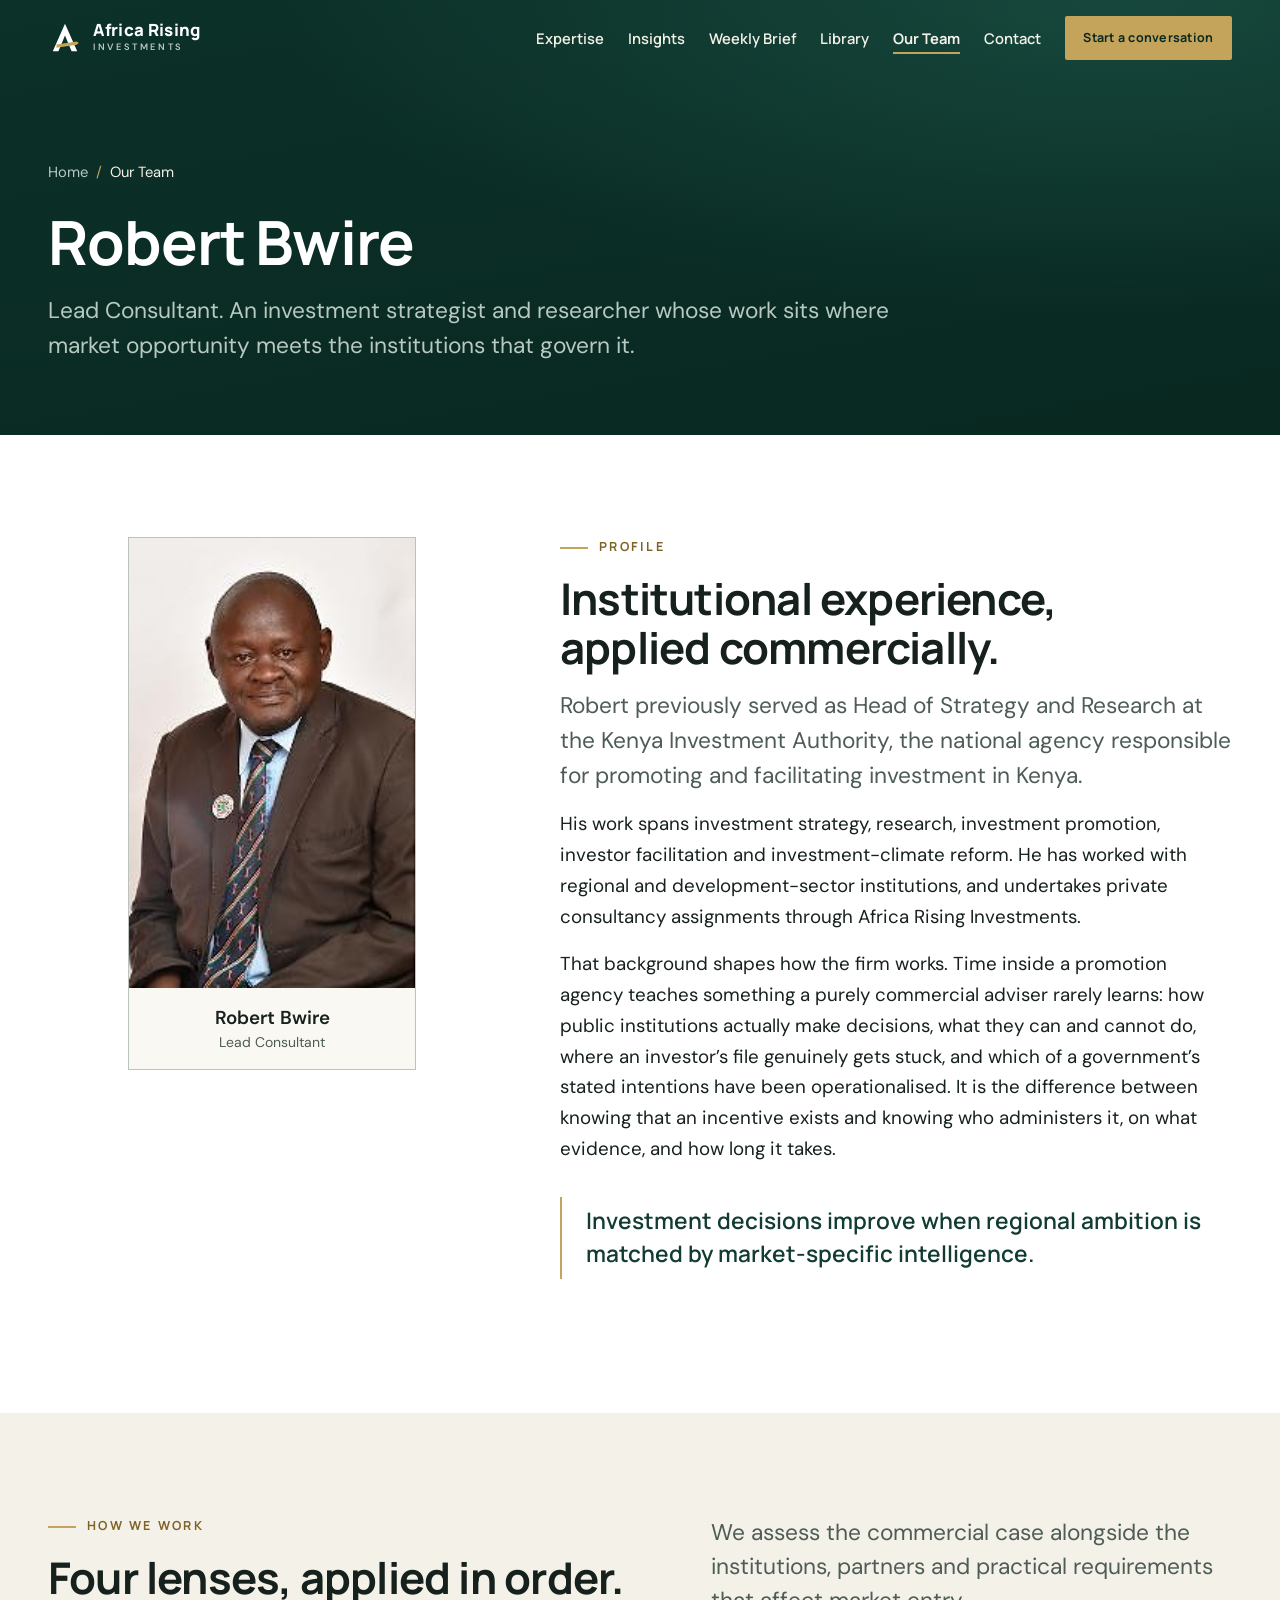
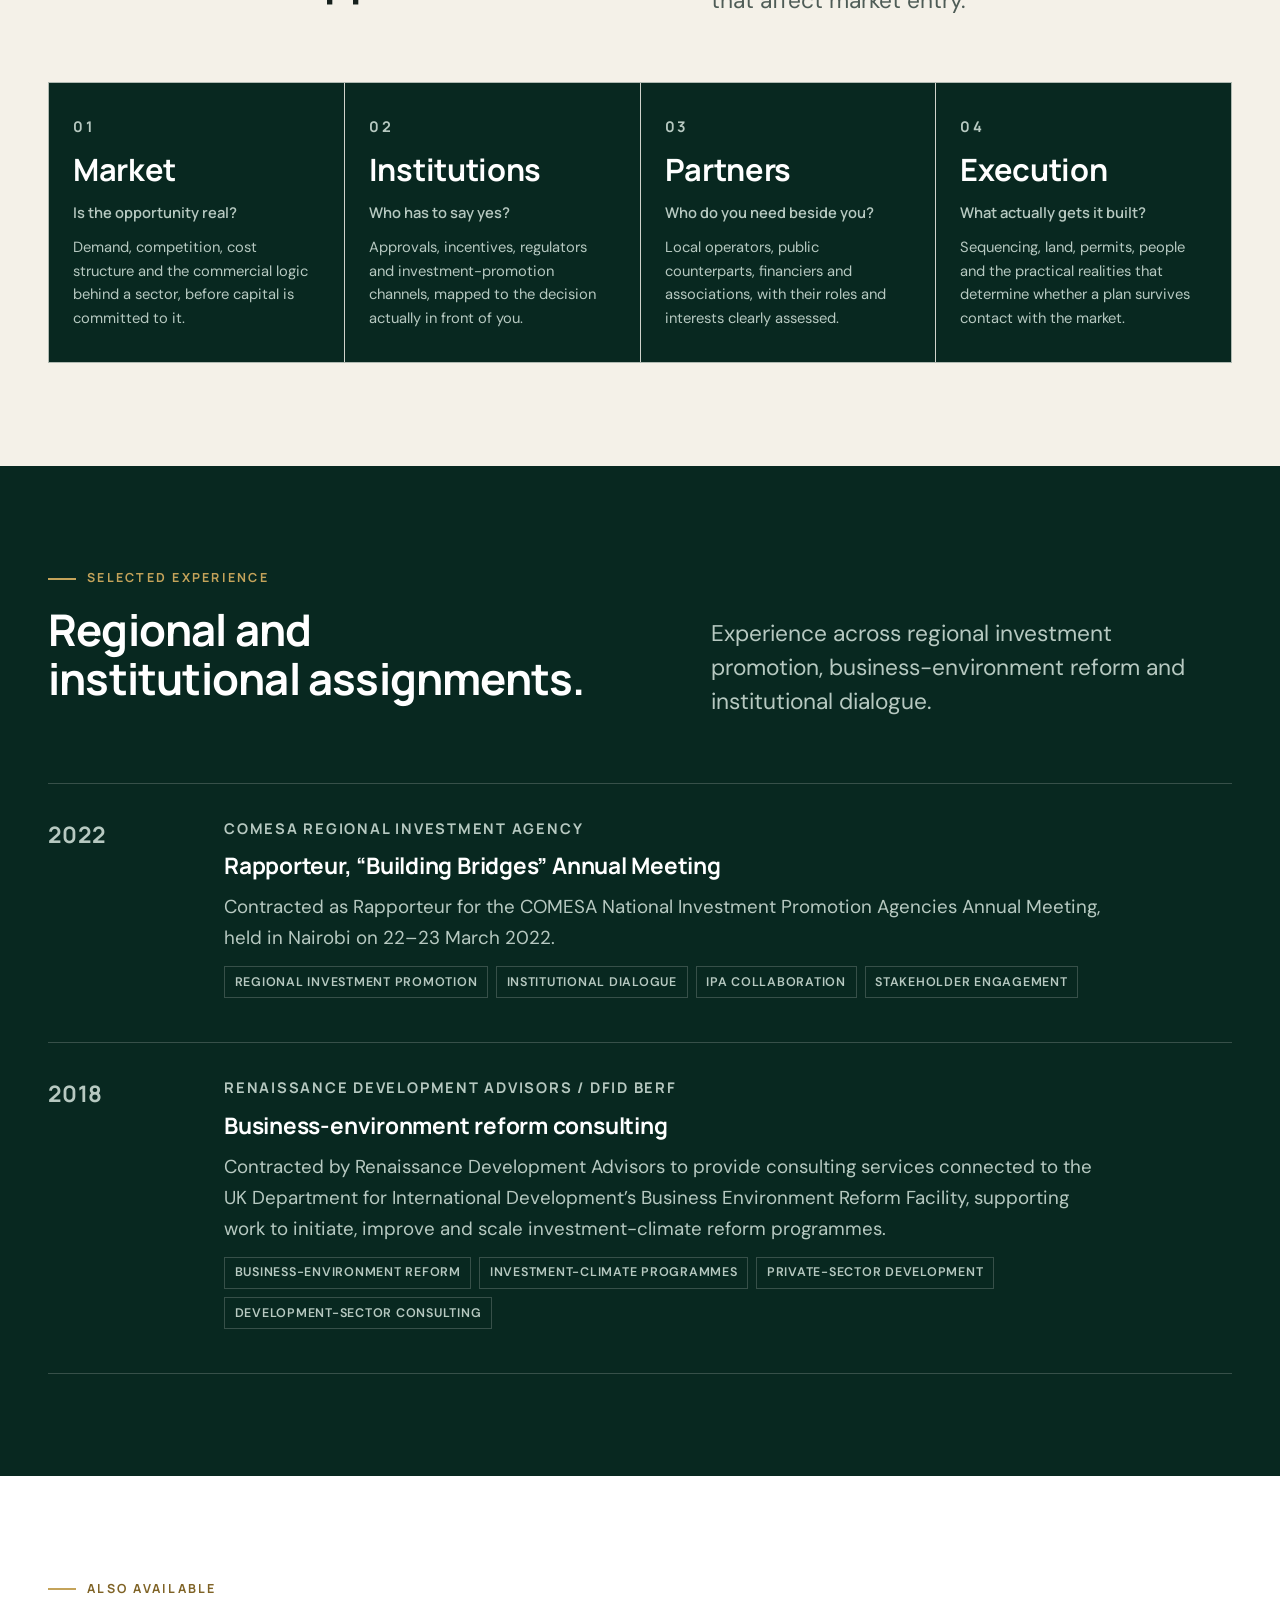
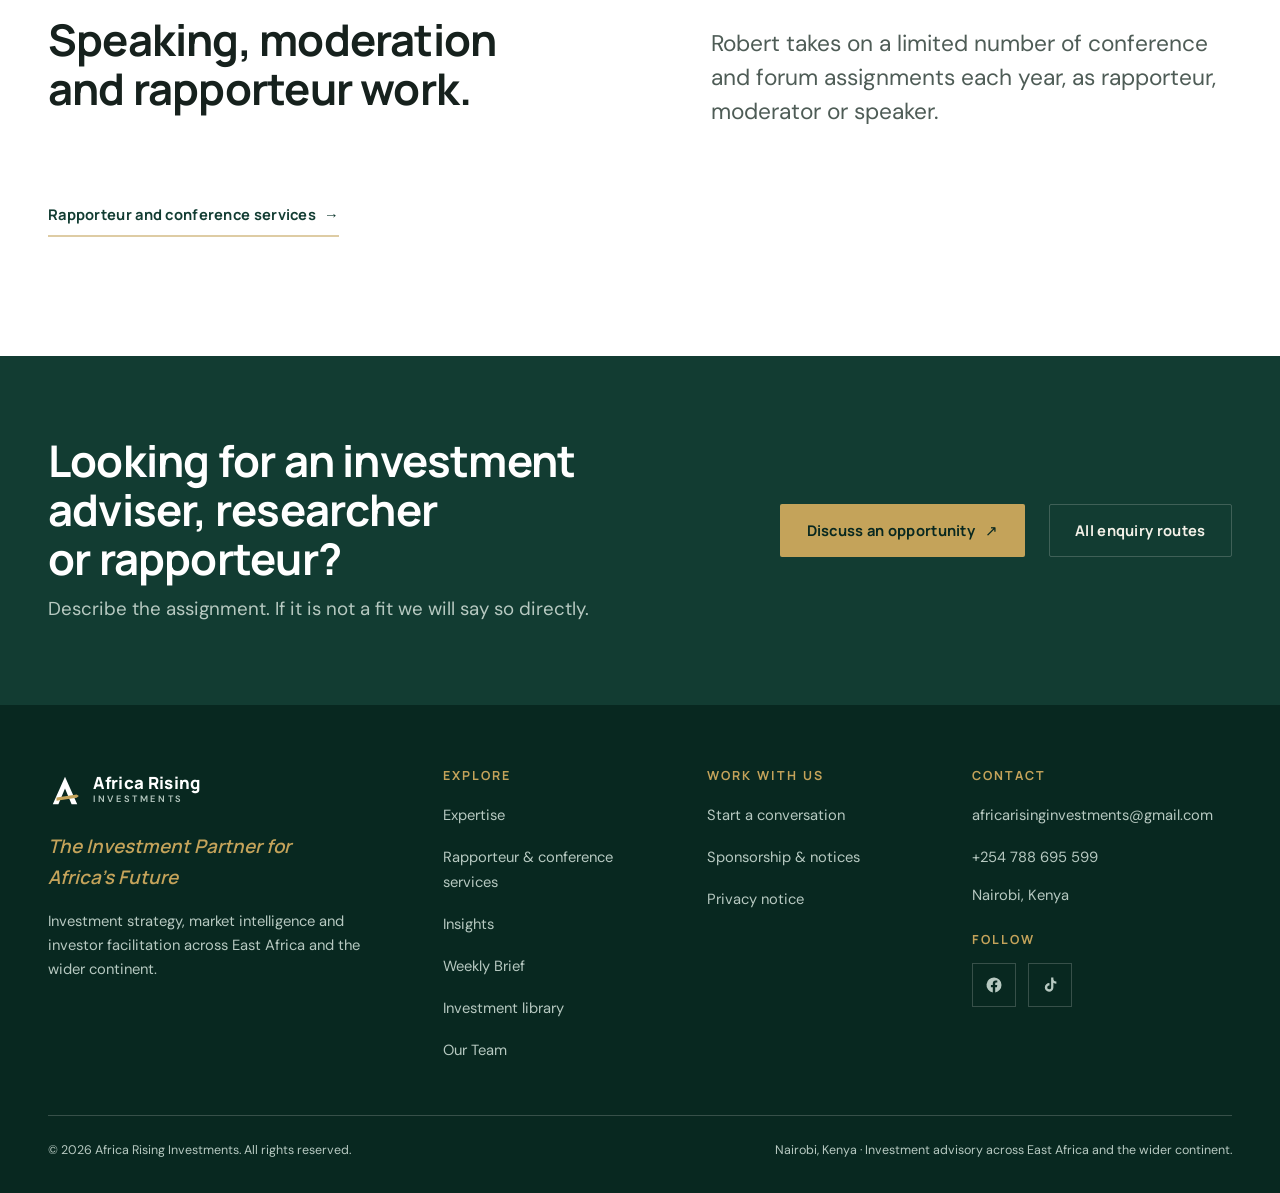
==== commit 5b8ad58a: "Remove team profile from home page; publish Gmail contact address Client instruction: the Robert Bwi" ====
--- a/about/index.html
+++ b/about/index.html
@@ -46,7 +46,7 @@
   "description": "Africa-focused investment advisory: strategy, market intelligence, market entry, investor facilitation and investment-climate reform across East Africa.",
   "url": "https://africarisinginvestment.com/",
   "logo": "https://africarisinginvestment.com/assets/logo/logo-horizontal.svg",
-  "email": "africa@africa.or.ke",
+  "email": "africarisinginvestments@gmail.com",
   "telephone": "+254788695599",
   "areaServed": ["Kenya", "East African Community", "Africa"],
   "knowsAbout": ["Investment promotion", "Investment climate reform", "Market entry", "Regional integration", "Investor facilitation"],
@@ -81,7 +81,7 @@
       <a class="site-nav__link" href="../insights/">Insights</a>
       <a class="site-nav__link" href="../updates/">Weekly Brief</a>
       <a class="site-nav__link" href="../library/">Library</a>
-      <a class="site-nav__link" href="../about/" aria-current="page">About</a>
+      <a class="site-nav__link" href="../about/" aria-current="page">Our Team</a>
       <a class="site-nav__link" href="../contact/">Contact</a>
       <a class="btn btn--gold btn--sm" href="../contact/">Start a conversation</a>
     </nav>
@@ -172,7 +172,7 @@
       <p>Describe the assignment. If it is not a fit we will say so directly.</p>
     </div>
     <div class="actions">
-      <a class="btn btn--gold" href="mailto:africa@africa.or.ke?subject=Investment%20enquiry">Discuss an opportunity <span class="btn__arrow" aria-hidden="true">&#8599;</span></a>
+      <a class="btn btn--gold" href="mailto:africarisinginvestments@gmail.com?subject=Investment%20enquiry">Discuss an opportunity <span class="btn__arrow" aria-hidden="true">&#8599;</span></a>
       <a class="btn btn--ghost-light" href="../contact/">All enquiry routes</a>
     </div>
   </div>
@@ -211,7 +211,7 @@
       <div>
         <h2 id="f-contact">Contact</h2>
         <ul>
-          <li><a href="mailto:africa@africa.or.ke">africa@africa.or.ke</a></li>
+          <li><a href="mailto:africarisinginvestments@gmail.com">africarisinginvestments@gmail.com</a></li>
           <li><a href="tel:+254788695599">+254 788 695 599</a></li>
           <li><span class="small">Nairobi, Kenya</span></li>
         </ul>
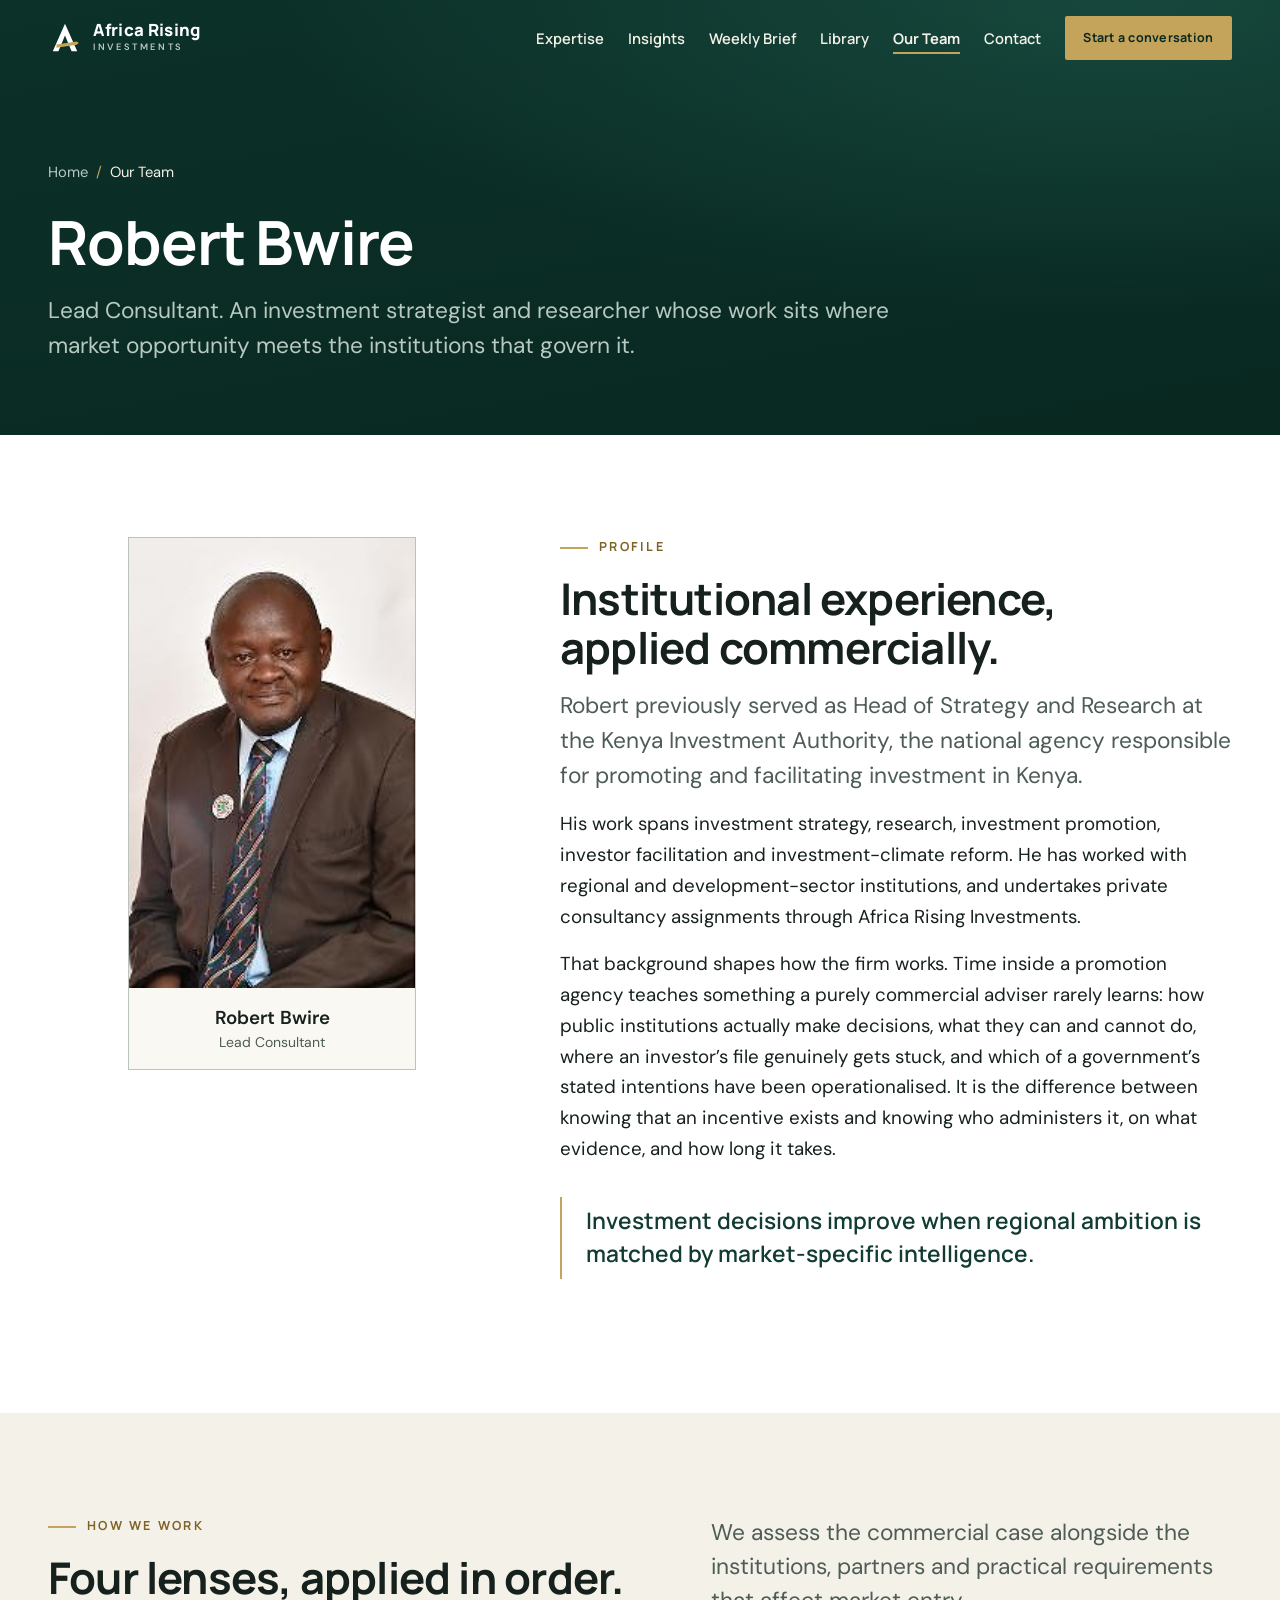
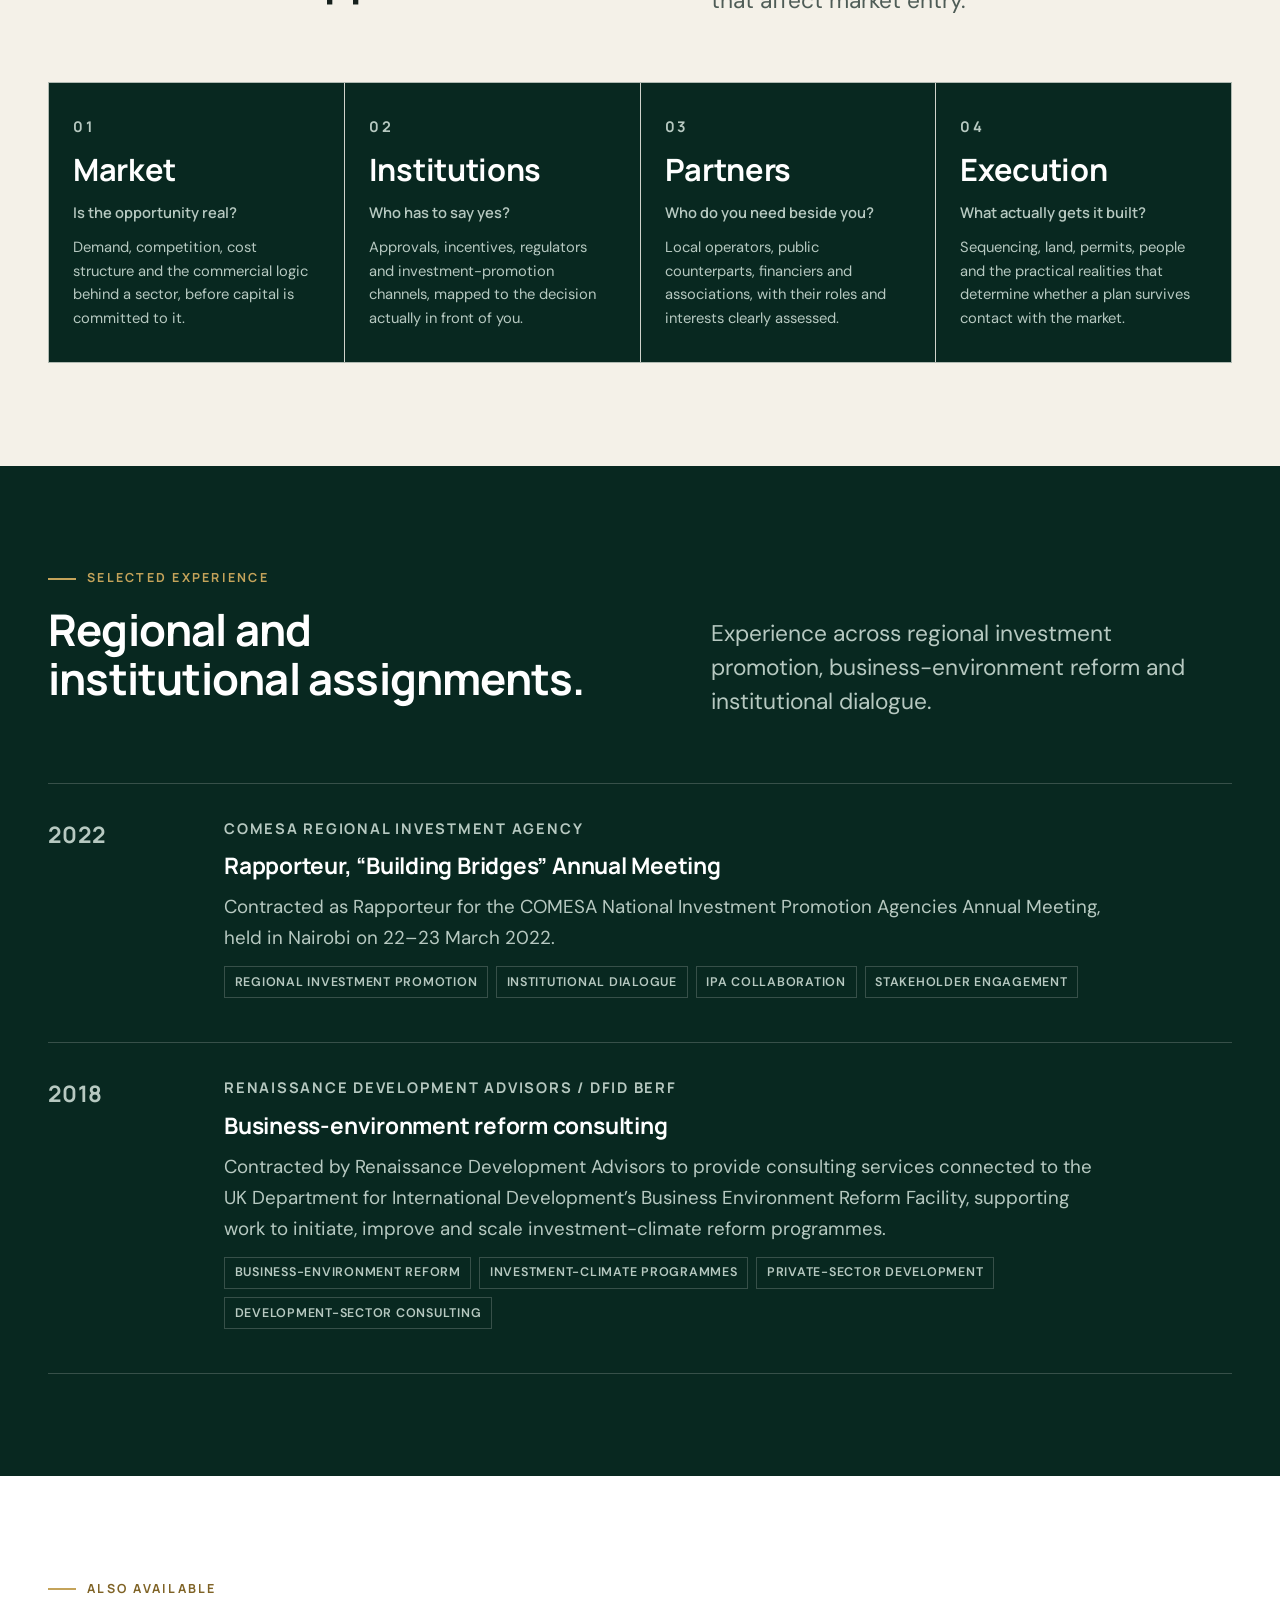
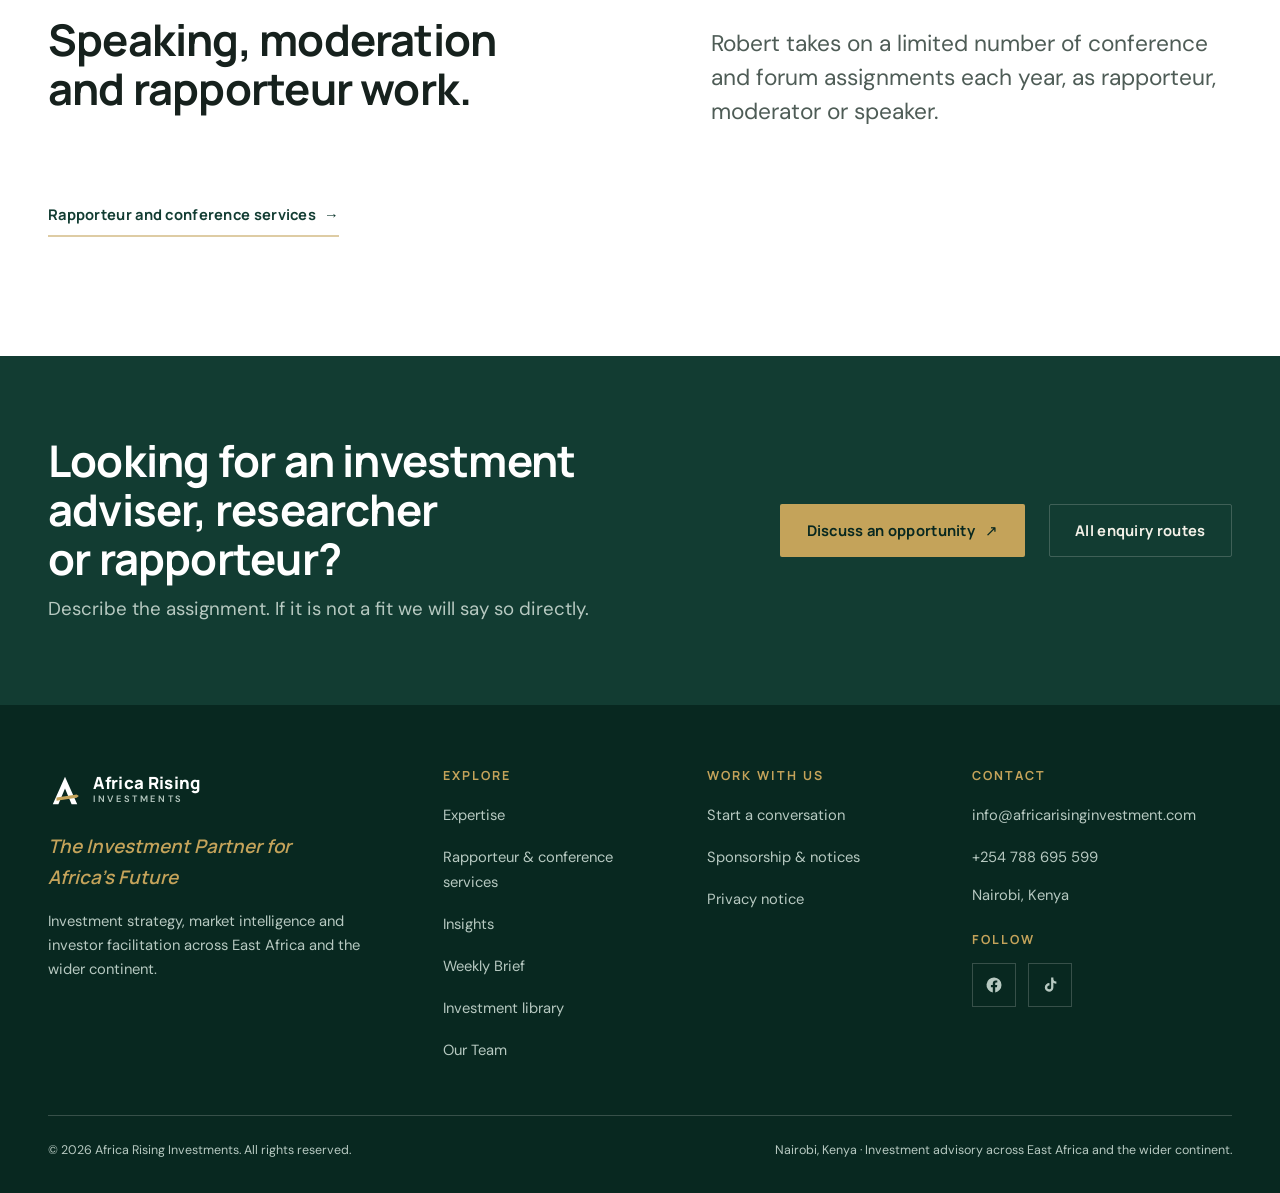
==== commit 1969931a: "Publish company mailbox info@africarisinginvestment.com Zoho Mail is now live on the site's domain. " ====
--- a/about/index.html
+++ b/about/index.html
@@ -46,7 +46,7 @@
   "description": "Africa-focused investment advisory: strategy, market intelligence, market entry, investor facilitation and investment-climate reform across East Africa.",
   "url": "https://africarisinginvestment.com/",
   "logo": "https://africarisinginvestment.com/assets/logo/logo-horizontal.svg",
-  "email": "africarisinginvestments@gmail.com",
+  "email": "info@africarisinginvestment.com",
   "telephone": "+254788695599",
   "areaServed": ["Kenya", "East African Community", "Africa"],
   "knowsAbout": ["Investment promotion", "Investment climate reform", "Market entry", "Regional integration", "Investor facilitation"],
@@ -172,7 +172,7 @@
       <p>Describe the assignment. If it is not a fit we will say so directly.</p>
     </div>
     <div class="actions">
-      <a class="btn btn--gold" href="mailto:africarisinginvestments@gmail.com?subject=Investment%20enquiry">Discuss an opportunity <span class="btn__arrow" aria-hidden="true">&#8599;</span></a>
+      <a class="btn btn--gold" href="mailto:info@africarisinginvestment.com?subject=Investment%20enquiry">Discuss an opportunity <span class="btn__arrow" aria-hidden="true">&#8599;</span></a>
       <a class="btn btn--ghost-light" href="../contact/">All enquiry routes</a>
     </div>
   </div>
@@ -211,7 +211,7 @@
       <div>
         <h2 id="f-contact">Contact</h2>
         <ul>
-          <li><a href="mailto:africarisinginvestments@gmail.com">africarisinginvestments@gmail.com</a></li>
+          <li><a href="mailto:info@africarisinginvestment.com">info@africarisinginvestment.com</a></li>
           <li><a href="tel:+254788695599">+254 788 695 599</a></li>
           <li><span class="small">Nairobi, Kenya</span></li>
         </ul>
